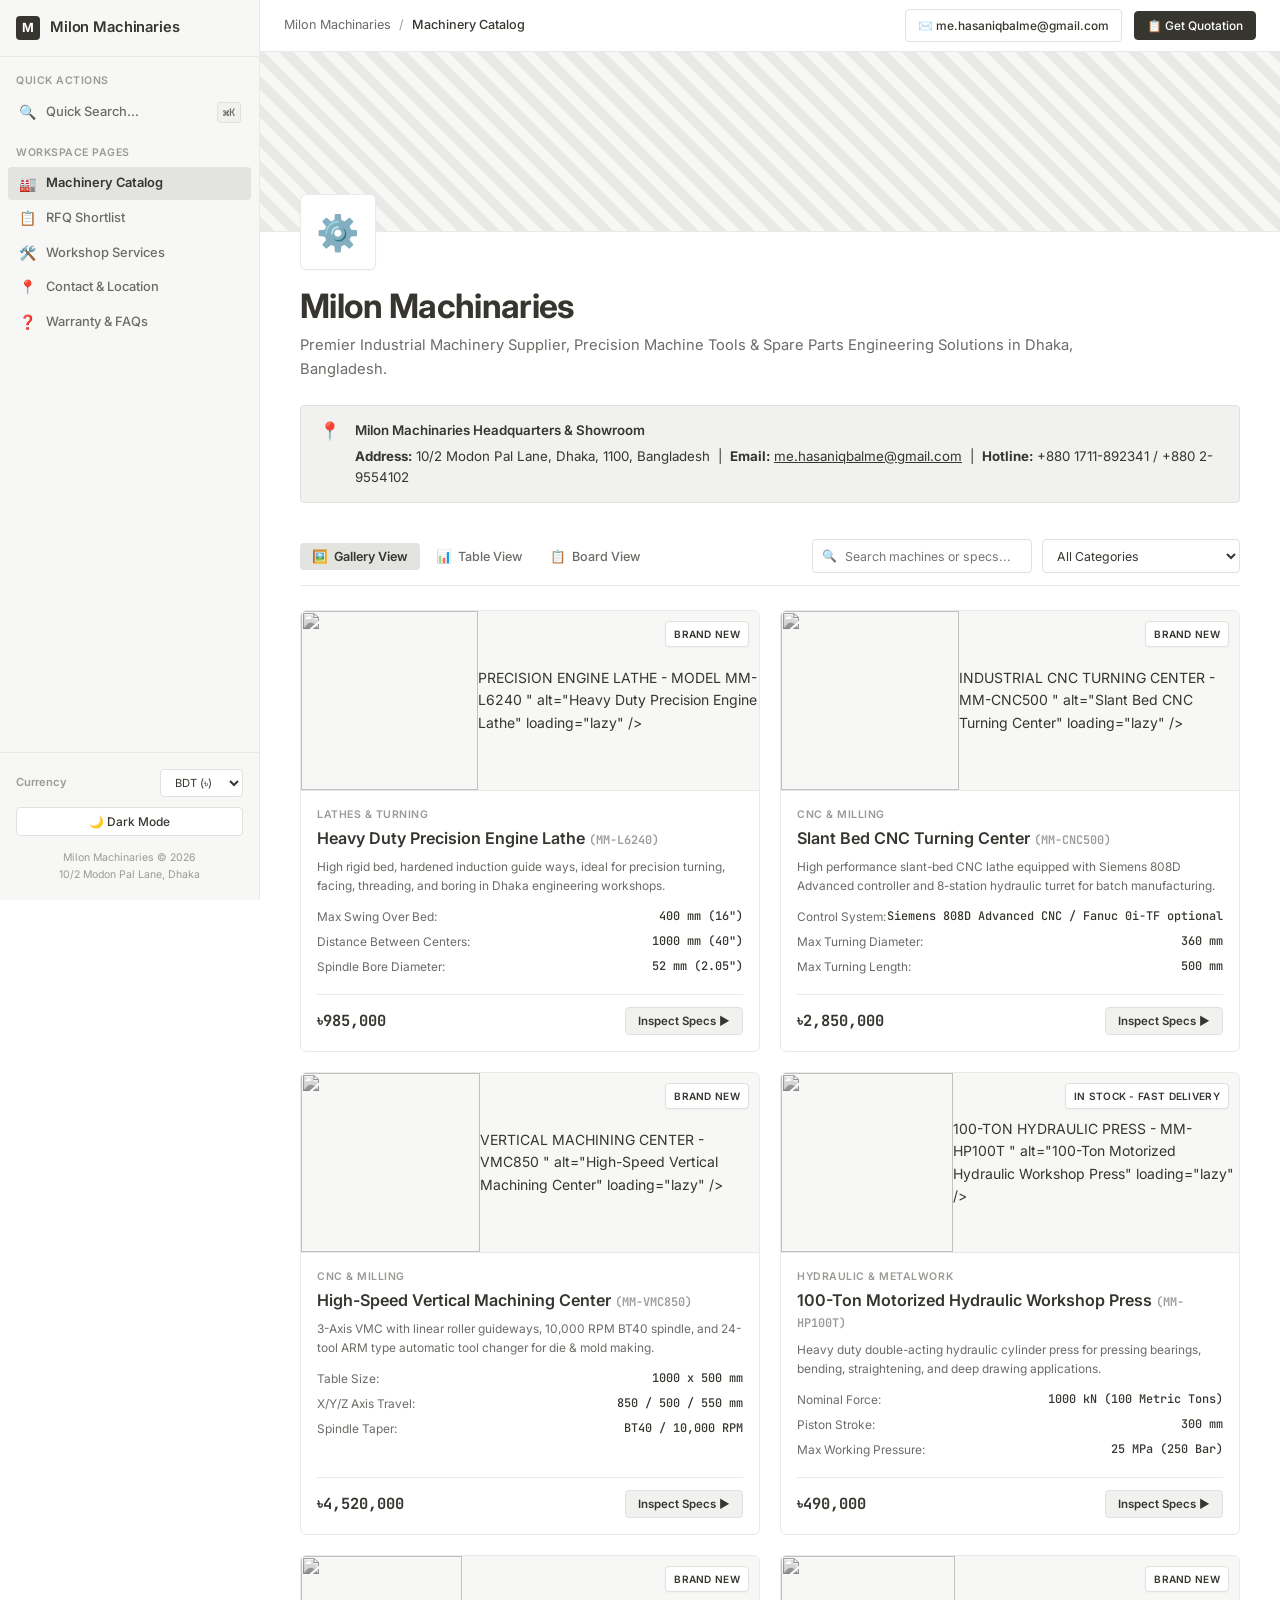
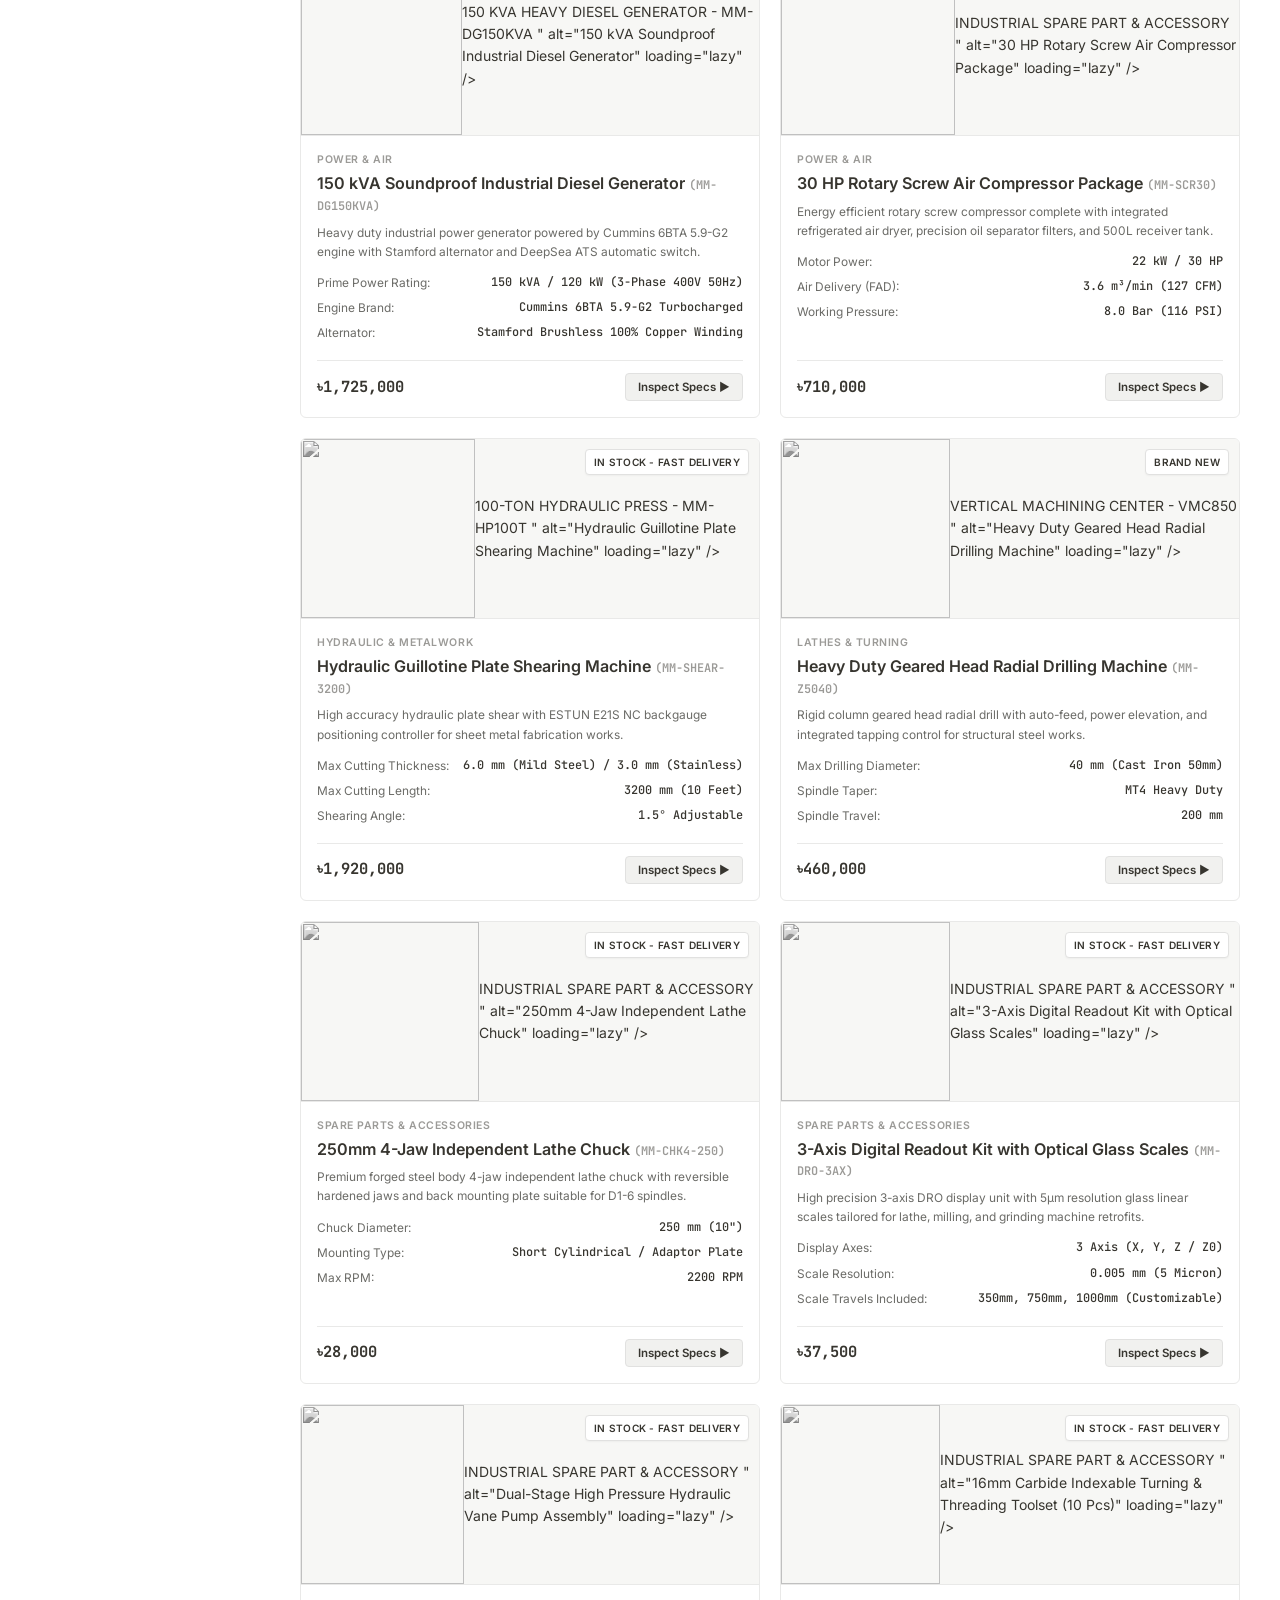
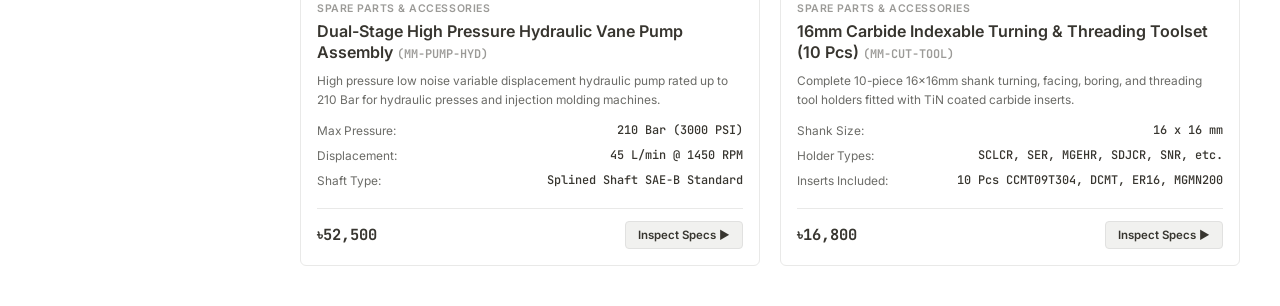
==== index.html @ 70528db3 "done" ====
<!DOCTYPE html>
<html lang="en" data-theme="light">
<head>
  <meta charset="UTF-8">
  <meta name="viewport" content="width=device-width, initial-scale=1.0">
  
  <!-- Primary SEO Meta Tags -->
  <title>Milon Machinaries | Industrial Machinery Supplier & Precision Engineering Dhaka Bangladesh</title>
  <meta name="title" content="Milon Machinaries | Industrial Machinery Supplier & Precision Engineering Dhaka Bangladesh">
  <meta name="description" content="Milon Machinaries is Bangladesh's premier industrial supplier of precision lathe machines, CNC turning centers, hydraulic presses, diesel generators, rotary screw compressors, and genuine spare parts. Located at 10/2 Modon Pal Lane, Dhaka 1100. Contact: me.hasaniqbalme@gmail.com">
  <meta name="keywords" content="Milon Machinaries, lathe machine Bangladesh, CNC lathe Dhaka, industrial machinery Dhaka, hydraulic press Bangladesh, generator 150 kva, Modon Pal Lane Dhaka, engineering tools">
  <meta name="robots" content="index, follow">
  <meta name="author" content="Milon Machinaries Ltd.">

  <!-- Notion Style CSS -->
  <link rel="stylesheet" href="css/notion.css">
</head>
<body>

  <div class="app-container">

    <!-- ==========================================================================
         NOTION SIDEBAR NAVIGATION
         ========================================================================== -->
    <aside class="notion-sidebar" id="sidebar">
      <div class="sidebar-header">
        <div class="brand-title-group">
          <div class="brand-icon">M</div>
          <span>Milon Machinaries</span>
        </div>
        <button id="mobile-menu-btn" class="mobile-toggle-btn" aria-label="Toggle Navigation">✕</button>
      </div>

      <div class="sidebar-section-title">Quick Actions</div>
      <ul class="sidebar-nav">
        <li class="nav-item" id="open-command-btn">
          <span class="nav-icon">🔍</span>
          <span style="flex:1;">Quick Search...</span>
          <span class="kbd-shortcut">⌘K</span>
        </li>
      </ul>

      <div class="sidebar-section-title">Workspace Pages</div>
      <ul class="sidebar-nav">
        <li class="nav-item active" data-target="catalog-section">
          <span class="nav-icon">🏭</span>
          <span>Machinery Catalog</span>
        </li>
        <li class="nav-item" data-target="rfq-section">
          <span class="nav-icon">📋</span>
          <span>RFQ Shortlist</span>
          <span id="rfq-count-badge" class="kbd-shortcut" style="display:none; background:var(--text-main); color:var(--bg-main); font-weight:bold;">0</span>
        </li>
        <li class="nav-item" data-target="services-section">
          <span class="nav-icon">🛠️</span>
          <span>Workshop Services</span>
        </li>
        <li class="nav-item" data-target="contact-section">
          <span class="nav-icon">📍</span>
          <span>Contact & Location</span>
        </li>
        <li class="nav-item" data-target="faq-section">
          <span class="nav-icon">❓</span>
          <span>Warranty & FAQs</span>
        </li>
      </ul>

      <div class="sidebar-footer">
        <div style="display:flex; justify-content:space-between; align-items:center;">
          <span style="font-size:0.8rem; color:var(--text-muted); font-weight:600;">Currency</span>
          <select id="currency-select" class="filter-select" style="height:28px; font-size:0.8rem;">
            <option value="BDT">BDT (৳)</option>
            <option value="USD">USD ($)</option>
          </select>
        </div>
        <button id="theme-toggle-btn" class="action-btn" style="width:100%; justify-content:center; font-size:0.85rem;">
          🌙 Dark Mode
        </button>
        <div style="font-size:0.75rem; color:var(--text-muted); text-align:center; margin-top:4px;">
          Milon Machinaries © 2026<br>10/2 Modon Pal Lane, Dhaka
        </div>
      </div>
    </aside>

    <!-- ==========================================================================
         NOTION MAIN CONTENT AREA
         ========================================================================== -->
    <main class="notion-main">

      <!-- Notion Sticky Topbar -->
      <header class="notion-topbar">
        <div style="display:flex; align-items:center; gap:12px;">
          <button id="mobile-toggle-nav" class="mobile-toggle-btn" aria-label="Open Navigation">☰</button>
          <nav class="breadcrumbs" aria-label="Breadcrumb">
            <span>Milon Machinaries</span>
            <span class="breadcrumb-separator">/</span>
            <span class="breadcrumb-active" id="topbar-breadcrumb">Machinery Catalog</span>
          </nav>
        </div>

        <div class="topbar-actions">
          <a href="mailto:me.hasaniqbalme@gmail.com" class="action-btn" title="Email Milon Machinaries">
            ✉️ me.hasaniqbalme@gmail.com
          </a>
          <button class="action-btn primary" onclick="document.querySelector('[data-target=\'rfq-section\']').click()">
            📋 Get Quotation
          </button>
        </div>
      </header>

      <!-- Notion Page Cover Banner -->
      <div class="notion-cover" aria-hidden="true"></div>

      <!-- Notion Page Header Header -->
      <div class="notion-page-header">
        <div class="page-icon-wrapper" id="main-page-icon">⚙️</div>
        <h1 class="page-title" id="main-page-title">Milon Machinaries</h1>
        <p class="page-description" id="main-page-desc">
          Premier Industrial Machinery Supplier, Precision Machine Tools & Spare Parts Engineering Solutions in Dhaka, Bangladesh.
        </p>

        <!-- Company Callout Banner -->
        <div class="notion-callout">
          <span class="callout-icon">📍</span>
          <div class="callout-content">
            <div class="callout-title">Milon Machinaries Headquarters & Showroom</div>
            <p>
              <strong>Address:</strong> 10/2 Modon Pal Lane, Dhaka, 1100, Bangladesh &nbsp;|&nbsp; 
              <strong>Email:</strong> <a href="mailto:me.hasaniqbalme@gmail.com" style="text-decoration:underline;">me.hasaniqbalme@gmail.com</a> &nbsp;|&nbsp; 
              <strong>Hotline:</strong> +880 1711-892341 / +880 2-9554102
            </p>
          </div>
        </div>

        <!-- ==========================================================================
             PAGE SECTION 1: MACHINERY CATALOG
             ========================================================================== -->
        <section id="catalog-section" class="page-section" style="display:block;">
          
          <!-- Database Views Bar & Controls -->
          <div class="database-controls-bar">
            <div class="view-tabs" role="tablist">
              <button class="view-tab active" data-view="gallery" role="tab" aria-selected="true">
                <span>🖼️</span> Gallery View
              </button>
              <button class="view-tab" data-view="table" role="tab" aria-selected="false">
                <span>📊</span> Table View
              </button>
              <button class="view-tab" data-view="board" role="tab" aria-selected="false">
                <span>📋</span> Board View
              </button>
            </div>

            <div class="filter-search-group">
              <div class="search-box">
                <span class="search-icon">🔍</span>
                <input type="text" id="search-input" placeholder="Search machines or specs..." aria-label="Search machinery catalog" />
              </div>

              <select id="category-filter" class="filter-select" aria-label="Filter by category">
                <option value="all">All Categories</option>
              </select>
            </div>
          </div>

          <!-- Dynamic Machinery Catalog Render Container -->
          <div id="catalog-container" class="gallery-grid"></div>
        </section>

        <!-- ==========================================================================
             PAGE SECTION 2: RFQ QUOTE SHORTLIST
             ========================================================================== -->
        <section id="rfq-section" class="page-section" style="display:none;">
          <div id="rfq-section-container"></div>
        </section>

        <!-- ==========================================================================
             PAGE SECTION 3: WORKSHOP SERVICES
             ========================================================================== -->
        <section id="services-section" class="page-section" style="display:none; margin-bottom: 40px;">
          <h2 style="font-size: 1.6rem; font-weight: 700; margin-bottom: 12px;">Engineering & Workshop Capabilities</h2>
          <p style="color: var(--text-secondary); margin-bottom: 24px;">
            In addition to machinery sales, Milon Machinaries operates a 12,500 sq. ft. precision engineering workshop in Dhaka providing custom machining, rebuilds, and factory maintenance services.
          </p>
          <div id="services-grid-container" style="display: flex; flex-direction: column; gap: 16px;"></div>
        </section>

        <!-- ==========================================================================
             PAGE SECTION 4: CONTACT & LOCATION
             ========================================================================== -->
        <section id="contact-section" class="page-section" style="display:none; margin-bottom: 40px;">
          <h2 style="font-size: 1.6rem; font-weight: 700; margin-bottom: 16px;">Contact Milon Machinaries</h2>
          
          <div class="form-grid" style="margin-bottom: 24px;">
            <div class="notion-callout" style="grid-column: span 1; margin: 0;">
              <span class="callout-icon">✉️</span>
              <div class="callout-content">
                <div class="callout-title">Direct Procurement Email</div>
                <p><a href="mailto:me.hasaniqbalme@gmail.com" style="font-family:var(--font-mono); font-weight:bold; text-decoration:underline;">me.hasaniqbalme@gmail.com</a></p>
                <p style="font-size:0.8rem; color:var(--text-muted); margin-top:4px;">Guaranteed official response within 2 hours.</p>
              </div>
            </div>

            <div class="notion-callout" style="grid-column: span 1; margin: 0;">
              <span class="callout-icon">📍</span>
              <div class="callout-content">
                <div class="callout-title">Dhaka Showroom & Workshop Address</div>
                <p>10/2 Modon Pal Lane, Dhaka, 1100, Bangladesh</p>
                <p style="font-size:0.8rem; color:var(--text-muted); margin-top:4px;">Sat - Thu: 9:00 AM - 7:00 PM</p>
              </div>
            </div>
          </div>

          <div class="rfq-container">
            <h3 style="font-size: 1.2rem; font-weight: 600; margin-bottom: 16px;">Send Direct Technical Inquiry</h3>
            <form id="contact-direct-form">
              <div class="form-grid">
                <div class="form-group">
                  <label class="form-label">Your Full Name *</label>
                  <input type="text" id="contact-name" required placeholder="Full Name" />
                </div>
                <div class="form-group">
                  <label class="form-label">Phone / WhatsApp Number *</label>
                  <input type="text" id="contact-phone" required placeholder="+880 17..." />
                </div>
                <div class="form-group full-width">
                  <label class="form-label">Message / Machinery Requirement Details *</label>
                  <textarea id="contact-message" rows="4" required placeholder="Describe your machine requirements, model numbers, or custom workpiece dimensions..."></textarea>
                </div>
              </div>
              <button type="submit" class="action-btn primary" style="padding: 12px 24px; font-size: 0.95rem;">
                ✉️ Send Message to me.hasaniqbalme@gmail.com
              </button>
            </form>
          </div>
        </section>

        <!-- ==========================================================================
             PAGE SECTION 5: WARRANTY & FAQS
             ========================================================================== -->
        <section id="faq-section" class="page-section" style="display:none; margin-bottom: 40px;">
          <h2 style="font-size: 1.6rem; font-weight: 700; margin-bottom: 16px;">Frequently Asked Questions & Warranty Terms</h2>
          <div id="faq-container"></div>
        </section>

      </div>
    </main>

  </div>

  <!-- ==========================================================================
       NOTION SIDE DRAWER (PEEK VIEW MODAL)
       ========================================================================== -->
  <div class="drawer-overlay" id="drawer-overlay" aria-hidden="true">
    <div class="notion-drawer" role="dialog" aria-modal="true" aria-label="Machinery Details Peek View">
      <div class="drawer-header">
        <span style="font-size: 0.85rem; font-weight: 600; color: var(--text-muted); text-transform: uppercase; letter-spacing: 0.05em;">
          Machinery Detail Peek
        </span>
        <button class="drawer-close-btn" id="drawer-close-btn" aria-label="Close drawer">✕</button>
      </div>
      <div class="drawer-body" id="drawer-body">
        <!-- Dynamically rendered by JS -->
      </div>
    </div>
  </div>

  <!-- ==========================================================================
       COMMAND PALETTE MODAL (CTRL+K / / KEY)
       ========================================================================== -->
  <div class="command-modal" id="command-modal" role="dialog" aria-modal="true" aria-label="Quick Search Command Palette">
    <div class="command-input-wrapper">
      <span style="font-size: 1.2rem; color: var(--text-muted); margin-right: 8px;">🔍</span>
      <input type="text" id="command-input" placeholder="Type a machine name, model number, or keyword..." aria-label="Type command or search query" />
      <span class="kbd-shortcut">ESC</span>
    </div>
    <ul class="command-results-list" id="command-results">
      <!-- Dynamically populated by JS -->
    </ul>
  </div>

  <!-- App Scripts -->
  <script src="js/data.js"></script>
  <script src="js/app.js"></script>
</body>
</html>
---- css/notion.css ----
/* ==========================================================================
   NOTION DESIGN SYSTEM - MILON MACHINARIES
   Monochrome Aesthetic (Black, White, Neutral Grays)
   ========================================================================== */

@import url('https://fonts.googleapis.com/css2?family=Inter:wght@300;400;500;600;700&family=JetBrains+Mono:wght@400;500;600&display=swap');

:root {
  /* Notion Light Theme Tokens */
  --bg-main: #FFFFFF;
  --bg-sidebar: #F7F7F5;
  --bg-card: #FFFFFF;
  --bg-hover: #F1F1EF;
  --bg-active: #E3E3E0;
  --bg-callout: #F1F1EF;
  --bg-tag: #F1F1EF;
  --bg-overlay: rgba(15, 15, 15, 0.4);
  
  --border-light: #E9E9E8;
  --border-subtle: #E1E1E0;
  --border-strong: #BFBFC0;
  --border-focus: #000000;
  
  --text-main: #37352F;
  --text-secondary: #6B6B67;
  --text-muted: #9B9A97;
  --text-inverse: #FFFFFF;
  
  --accent-black: #000000;
  --accent-gray: #454545;
  
  --font-sans: 'Inter', -apple-system, BlinkMacSystemFont, "Segoe UI", Roboto, sans-serif;
  --font-mono: 'JetBrains Mono', SFMono-Regular, Consolas, "Liberation Mono", Menlo, monospace;
  
  --radius-sm: 4px;
  --radius-md: 6px;
  --radius-lg: 8px;
  --radius-xl: 12px;
  
  --shadow-sm: 0 1px 2px rgba(15, 15, 15, 0.04);
  --shadow-md: 0 4px 12px rgba(15, 15, 15, 0.08), 0 0 0 1px rgba(15, 15, 15, 0.04);
  --shadow-lg: 0 12px 32px rgba(15, 15, 15, 0.12), 0 0 0 1px rgba(15, 15, 15, 0.06);

  --transition-fast: 0.15s ease;
  --transition-normal: 0.25s ease;
}

/* Notion Dark Theme Tokens */
[data-theme="dark"] {
  --bg-main: #191919;
  --bg-sidebar: #202020;
  --bg-card: #252525;
  --bg-hover: #2C2C2C;
  --bg-active: #383838;
  --bg-callout: #222222;
  --bg-tag: #2C2C2C;
  --bg-overlay: rgba(0, 0, 0, 0.75);
  
  --border-light: #2F2F2F;
  --border-subtle: #373737;
  --border-strong: #555555;
  --border-focus: #FFFFFF;
  
  --text-main: #E3E3E3;
  --text-secondary: #9B9B9B;
  --text-muted: #666666;
  --text-inverse: #000000;
  
  --accent-black: #FFFFFF;
  --accent-gray: #CCCCCC;
  
  --shadow-sm: 0 1px 2px rgba(0, 0, 0, 0.4);
  --shadow-md: 0 4px 12px rgba(0, 0, 0, 0.5), 0 0 0 1px rgba(255, 255, 255, 0.05);
  --shadow-lg: 0 12px 32px rgba(0, 0, 0, 0.7), 0 0 0 1px rgba(255, 255, 255, 0.08);
}

/* Reset & Base Setup */
*, *::before, *::after {
  box-sizing: border-box;
  margin: 0;
  padding: 0;
}

html {
  font-size: 14px;
  scroll-behavior: smooth;
  -webkit-font-smoothing: antialiased;
  -moz-osx-font-smoothing: grayscale;
}

body {
  font-family: var(--font-sans);
  background-color: var(--bg-main);
  color: var(--text-main);
  line-height: 1.6;
  min-height: 100vh;
  display: flex;
  flex-direction: column;
  transition: background-color var(--transition-normal), color var(--transition-normal);
}

/* Strict Monochrome Rule for Images & Media */
img, svg, canvas {
  filter: grayscale(100%);
  transition: filter var(--transition-normal);
}

a {
  color: inherit;
  text-decoration: none;
}

button {
  font-family: inherit;
  cursor: pointer;
  border: none;
  background: none;
  color: inherit;
}

input, select, textarea {
  font-family: inherit;
  font-size: 1rem;
  color: inherit;
  background: none;
  border: 1px solid var(--border-subtle);
  border-radius: var(--radius-sm);
  padding: 8px 12px;
  outline: none;
  transition: border-color var(--transition-fast), background-color var(--transition-fast);
}

input:focus, select:focus, textarea:focus {
  border-color: var(--border-focus);
}

/* Custom Scrollbar Notion Style */
::-webkit-scrollbar {
  width: 8px;
  height: 8px;
}
::-webkit-scrollbar-track {
  background: transparent;
}
::-webkit-scrollbar-thumb {
  background: var(--border-strong);
  border-radius: 4px;
}
::-webkit-scrollbar-thumb:hover {
  background: var(--text-secondary);
}

/* ==========================================================================
   LAYOUT STRUCTURE
   ========================================================================== */

.app-container {
  display: flex;
  min-height: 100vh;
  width: 100%;
}

/* Sidebar Notion Navigation */
.notion-sidebar {
  width: 260px;
  background-color: var(--bg-sidebar);
  border-right: 1px solid var(--border-light);
  display: flex;
  flex-direction: column;
  position: fixed;
  top: 0;
  bottom: 0;
  left: 0;
  z-index: 90;
  transition: transform var(--transition-normal), background-color var(--transition-normal);
}

.sidebar-header {
  padding: 16px;
  display: flex;
  align-items: center;
  justify-content: space-between;
  border-bottom: 1px solid var(--border-light);
}

.brand-title-group {
  display: flex;
  align-items: center;
  gap: 10px;
  font-weight: 600;
  font-size: 1.05rem;
  letter-spacing: -0.01em;
}

.brand-icon {
  width: 24px;
  height: 24px;
  display: flex;
  align-items: center;
  justify-content: center;
  background: var(--text-main);
  color: var(--bg-main);
  border-radius: var(--radius-sm);
  font-size: 0.9rem;
  font-weight: 700;
}

.sidebar-section-title {
  padding: 16px 16px 6px 16px;
  font-size: 0.75rem;
  font-weight: 600;
  text-transform: uppercase;
  letter-spacing: 0.05em;
  color: var(--text-muted);
}

.sidebar-nav {
  list-style: none;
  padding: 0 8px;
  display: flex;
  flex-direction: column;
  gap: 2px;
}

.nav-item {
  display: flex;
  align-items: center;
  gap: 10px;
  padding: 6px 10px;
  border-radius: var(--radius-sm);
  color: var(--text-secondary);
  font-size: 0.92rem;
  font-weight: 500;
  transition: background-color var(--transition-fast), color var(--transition-fast);
  cursor: pointer;
}

.nav-item:hover {
  background-color: var(--bg-hover);
  color: var(--text-main);
}

.nav-item.active {
  background-color: var(--bg-active);
  color: var(--text-main);
  font-weight: 600;
}

.nav-icon {
  width: 18px;
  height: 18px;
  display: flex;
  align-items: center;
  justify-content: center;
  font-size: 1rem;
}

.sidebar-footer {
  margin-top: auto;
  padding: 16px;
  border-top: 1px solid var(--border-light);
  display: flex;
  flex-direction: column;
  gap: 10px;
}

/* Main Content Area */
.notion-main {
  margin-left: 260px;
  flex: 1;
  display: flex;
  flex-direction: column;
  min-width: 0;
  background-color: var(--bg-main);
}

/* Top Notion Navbar */
.notion-topbar {
  height: 52px;
  border-bottom: 1px solid var(--border-light);
  display: flex;
  align-items: center;
  justify-content: space-between;
  padding: 0 24px;
  position: sticky;
  top: 0;
  background-color: var(--bg-main);
  z-index: 80;
  backdrop-filter: blur(8px);
}

.breadcrumbs {
  display: flex;
  align-items: center;
  gap: 8px;
  font-size: 0.9rem;
  color: var(--text-secondary);
}

.breadcrumb-separator {
  color: var(--text-muted);
}

.breadcrumb-active {
  color: var(--text-main);
  font-weight: 500;
}

.topbar-actions {
  display: flex;
  align-items: center;
  gap: 12px;
}

.action-btn {
  display: flex;
  align-items: center;
  gap: 6px;
  padding: 6px 12px;
  border-radius: var(--radius-sm);
  font-size: 0.85rem;
  font-weight: 500;
  border: 1px solid var(--border-subtle);
  background-color: var(--bg-card);
  transition: all var(--transition-fast);
}

.action-btn:hover {
  background-color: var(--bg-hover);
  border-color: var(--border-strong);
}

.action-btn.primary {
  background-color: var(--text-main);
  color: var(--bg-main);
  border-color: var(--text-main);
}

.action-btn.primary:hover {
  opacity: 0.9;
}

.kbd-shortcut {
  font-family: var(--font-mono);
  font-size: 0.75rem;
  padding: 1px 5px;
  background: var(--bg-hover);
  border: 1px solid var(--border-subtle);
  border-radius: 3px;
  color: var(--text-secondary);
}

/* ==========================================================================
   NOTION PAGE COVER & HEADER
   ========================================================================== */

.notion-cover {
  height: 180px;
  width: 100%;
  background: repeating-linear-gradient(
    45deg,
    var(--border-light),
    var(--border-light) 10px,
    var(--bg-sidebar) 10px,
    var(--bg-sidebar) 20px
  );
  position: relative;
  border-bottom: 1px solid var(--border-light);
}

.notion-page-header {
  max-width: 1100px;
  width: 100%;
  margin: 0 auto;
  padding: 0 40px;
  position: relative;
}

.page-icon-wrapper {
  width: 76px;
  height: 76px;
  border-radius: var(--radius-md);
  background: var(--bg-main);
  border: 1px solid var(--border-light);
  box-shadow: var(--shadow-sm);
  display: flex;
  align-items: center;
  justify-content: center;
  font-size: 2.5rem;
  margin-top: -38px;
  margin-bottom: 16px;
  position: relative;
  z-index: 2;
}

.page-title {
  font-size: 2.4rem;
  font-weight: 700;
  letter-spacing: -0.02em;
  line-height: 1.2;
  margin-bottom: 8px;
}

.page-description {
  font-size: 1.05rem;
  color: var(--text-secondary);
  margin-bottom: 24px;
  max-width: 800px;
}

/* ==========================================================================
   NOTION CALLOUTS, BLOCKS & TOGGLES
   ========================================================================== */

.notion-callout {
  display: flex;
  gap: 14px;
  padding: 14px 18px;
  background-color: var(--bg-callout);
  border: 1px solid var(--border-subtle);
  border-radius: var(--radius-sm);
  margin-bottom: 24px;
  font-size: 0.95rem;
  align-items: flex-start;
}

.callout-icon {
  font-size: 1.25rem;
  line-height: 1;
  margin-top: 2px;
}

.callout-content {
  flex: 1;
}

.callout-title {
  font-weight: 600;
  margin-bottom: 4px;
}

/* Notion Toggle / Accordion */
.notion-toggle {
  border: 1px solid var(--border-light);
  border-radius: var(--radius-sm);
  margin-bottom: 10px;
  background: var(--bg-card);
  overflow: hidden;
}

.toggle-summary {
  padding: 12px 16px;
  font-weight: 600;
  font-size: 0.95rem;
  cursor: pointer;
  display: flex;
  align-items: center;
  gap: 10px;
  user-select: none;
  list-style: none;
  transition: background-color var(--transition-fast);
}

.toggle-summary::-webkit-details-marker {
  display: none;
}

.toggle-summary:hover {
  background-color: var(--bg-hover);
}

.toggle-arrow {
  display: inline-block;
  transition: transform var(--transition-fast);
  font-size: 0.8rem;
  color: var(--text-muted);
}

details[open] .toggle-arrow {
  transform: rotate(90deg);
}

.toggle-content {
  padding: 14px 16px 16px 40px;
  border-top: 1px solid var(--border-light);
  color: var(--text-secondary);
  font-size: 0.92rem;
  background-color: var(--bg-main);
}

/* ==========================================================================
   DATABASE VIEWS BAR & CONTROLS
   ========================================================================== */

.database-controls-bar {
  display: flex;
  flex-wrap: wrap;
  align-items: center;
  justify-content: space-between;
  gap: 16px;
  padding: 12px 0;
  border-bottom: 1px solid var(--border-light);
  margin-bottom: 24px;
}

.view-tabs {
  display: flex;
  align-items: center;
  gap: 4px;
}

.view-tab {
  display: flex;
  align-items: center;
  gap: 6px;
  padding: 6px 12px;
  border-radius: var(--radius-sm);
  font-size: 0.9rem;
  font-weight: 500;
  color: var(--text-secondary);
  cursor: pointer;
  transition: all var(--transition-fast);
}

.view-tab:hover {
  background-color: var(--bg-hover);
  color: var(--text-main);
}

.view-tab.active {
  background-color: var(--bg-active);
  color: var(--text-main);
  font-weight: 600;
}

.filter-search-group {
  display: flex;
  align-items: center;
  gap: 10px;
  flex-wrap: wrap;
}

.search-box {
  position: relative;
  width: 220px;
}

.search-box input {
  width: 100%;
  padding-left: 32px;
  padding-right: 12px;
  height: 34px;
  font-size: 0.88rem;
}

.search-icon {
  position: absolute;
  left: 10px;
  top: 50%;
  transform: translateY(-50%);
  color: var(--text-muted);
  font-size: 0.85rem;
  pointer-events: none;
}

.filter-select {
  height: 34px;
  font-size: 0.88rem;
  padding: 0 10px;
  background-color: var(--bg-card);
}

/* ==========================================================================
   DATABASE GALLERY VIEW (CARDS)
   ========================================================================== */

.gallery-grid {
  display: grid;
  grid-template-columns: repeat(auto-fill, minmax(320px, 1fr));
  gap: 20px;
  margin-bottom: 40px;
}

.machinery-card {
  background-color: var(--bg-card);
  border: 1px solid var(--border-light);
  border-radius: var(--radius-md);
  overflow: hidden;
  display: flex;
  flex-direction: column;
  transition: transform var(--transition-fast), box-shadow var(--transition-fast), border-color var(--transition-fast);
  cursor: pointer;
  position: relative;
}

.machinery-card:hover {
  transform: translateY(-2px);
  box-shadow: var(--shadow-md);
  border-color: var(--border-strong);
}

.card-media-wrapper {
  height: 180px;
  background-color: var(--bg-sidebar);
  position: relative;
  overflow: hidden;
  border-bottom: 1px solid var(--border-light);
  display: flex;
  align-items: center;
  justify-content: center;
}

.card-media-wrapper img {
  width: 100%;
  height: 100%;
  object-fit: cover;
  transition: transform var(--transition-normal);
}

.machinery-card:hover .card-media-wrapper img {
  transform: scale(1.03);
}

.card-badge {
  position: absolute;
  top: 10px;
  right: 10px;
  padding: 4px 8px;
  border-radius: var(--radius-sm);
  font-size: 0.72rem;
  font-weight: 600;
  letter-spacing: 0.03em;
  text-transform: uppercase;
  background: var(--bg-main);
  color: var(--text-main);
  border: 1px solid var(--border-subtle);
  box-shadow: var(--shadow-sm);
}

.card-content {
  padding: 16px;
  display: flex;
  flex-direction: column;
  flex: 1;
}

.card-category {
  font-size: 0.75rem;
  font-weight: 600;
  text-transform: uppercase;
  letter-spacing: 0.05em;
  color: var(--text-muted);
  margin-bottom: 4px;
}

.card-title {
  font-size: 1.15rem;
  font-weight: 600;
  margin-bottom: 8px;
  line-height: 1.3;
}

.card-specs-list {
  list-style: none;
  font-size: 0.85rem;
  color: var(--text-secondary);
  display: flex;
  flex-direction: column;
  gap: 4px;
  margin-bottom: 16px;
}

.card-specs-list li {
  display: flex;
  justify-content: space-between;
  border-bottom: 1px stroke var(--border-light);
  padding-bottom: 2px;
}

.card-specs-list span.val {
  font-family: var(--font-mono);
  font-weight: 500;
  color: var(--text-main);
}

.card-footer {
  margin-top: auto;
  padding-top: 12px;
  border-top: 1px solid var(--border-light);
  display: flex;
  align-items: center;
  justify-content: space-between;
}

.card-price {
  font-family: var(--font-mono);
  font-size: 1.1rem;
  font-weight: 700;
}

.card-btn {
  padding: 6px 12px;
  font-size: 0.82rem;
  font-weight: 600;
  border-radius: var(--radius-sm);
  background-color: var(--bg-hover);
  border: 1px solid var(--border-subtle);
  transition: all var(--transition-fast);
}

.machinery-card:hover .card-btn {
  background-color: var(--text-main);
  color: var(--bg-main);
  border-color: var(--text-main);
}

/* ==========================================================================
   DATABASE TABLE VIEW
   ========================================================================== */

.table-wrapper {
  width: 100%;
  overflow-x: auto;
  border: 1px solid var(--border-light);
  border-radius: var(--radius-md);
  margin-bottom: 40px;
  background-color: var(--bg-card);
}

.notion-table {
  width: 100%;
  border-collapse: collapse;
  text-align: left;
  font-size: 0.9rem;
}

.notion-table th {
  padding: 10px 14px;
  font-weight: 600;
  font-size: 0.8rem;
  text-transform: uppercase;
  letter-spacing: 0.03em;
  color: var(--text-muted);
  border-bottom: 1px solid var(--border-strong);
  background-color: var(--bg-sidebar);
}

.notion-table td {
  padding: 12px 14px;
  border-bottom: 1px solid var(--border-light);
  vertical-align: middle;
}

.notion-table tr:hover td {
  background-color: var(--bg-hover);
}

.notion-table .model-cell {
  font-weight: 600;
  color: var(--text-main);
}

.notion-table .mono-cell {
  font-family: var(--font-mono);
  font-size: 0.85rem;
}

.status-tag {
  display: inline-block;
  padding: 2px 8px;
  border-radius: 12px;
  font-size: 0.75rem;
  font-weight: 500;
  border: 1px solid var(--border-subtle);
  background: var(--bg-tag);
}

/* ==========================================================================
   DATABASE BOARD / KANBAN VIEW
   ========================================================================== */

.board-container {
  display: flex;
  gap: 20px;
  overflow-x: auto;
  padding-bottom: 20px;
  margin-bottom: 40px;
}

.board-column {
  flex: 0 0 320px;
  background-color: var(--bg-sidebar);
  border: 1px solid var(--border-light);
  border-radius: var(--radius-md);
  display: flex;
  flex-direction: column;
  max-height: 800px;
}

.board-column-header {
  padding: 12px 16px;
  font-weight: 600;
  font-size: 0.95rem;
  display: flex;
  align-items: center;
  justify-content: space-between;
  border-bottom: 1px solid var(--border-light);
}

.board-count {
  font-size: 0.8rem;
  color: var(--text-muted);
  font-weight: 500;
}

.board-cards-wrapper {
  padding: 12px;
  display: flex;
  flex-direction: column;
  gap: 12px;
  overflow-y: auto;
}

/* ==========================================================================
   NOTION SIDE DRAWER (PEEK VIEW MODAL)
   ========================================================================== */

.drawer-overlay {
  position: fixed;
  top: 0;
  left: 0;
  right: 0;
  bottom: 0;
  background-color: var(--bg-overlay);
  z-index: 1000;
  opacity: 0;
  pointer-events: none;
  transition: opacity var(--transition-normal);
  backdrop-filter: blur(4px);
}

.drawer-overlay.active {
  opacity: 1;
  pointer-events: auto;
}

.notion-drawer {
  position: fixed;
  top: 0;
  right: 0;
  bottom: 0;
  width: 100%;
  max-width: 680px;
  background-color: var(--bg-main);
  box-shadow: var(--shadow-lg);
  z-index: 1001;
  transform: translateX(100%);
  transition: transform var(--transition-normal);
  display: flex;
  flex-direction: column;
  border-left: 1px solid var(--border-light);
}

.drawer-overlay.active .notion-drawer {
  transform: translateX(0);
}

.drawer-header {
  padding: 16px 24px;
  border-bottom: 1px solid var(--border-light);
  display: flex;
  align-items: center;
  justify-content: space-between;
  background-color: var(--bg-sidebar);
}

.drawer-close-btn {
  width: 32px;
  height: 32px;
  border-radius: var(--radius-sm);
  display: flex;
  align-items: center;
  justify-content: center;
  font-size: 1.2rem;
  transition: background-color var(--transition-fast);
}

.drawer-close-btn:hover {
  background-color: var(--bg-hover);
}

.drawer-body {
  padding: 32px 28px;
  overflow-y: auto;
  flex: 1;
}

.drawer-image-wrapper {
  width: 100%;
  height: 280px;
  background-color: var(--bg-sidebar);
  border-radius: var(--radius-md);
  overflow: hidden;
  margin-bottom: 24px;
  border: 1px solid var(--border-light);
  display: flex;
  align-items: center;
  justify-content: center;
}

.drawer-image-wrapper img {
  width: 100%;
  height: 100%;
  object-fit: cover;
}

.spec-grid {
  display: grid;
  grid-template-columns: repeat(2, 1fr);
  gap: 12px;
  margin: 20px 0;
  padding: 16px;
  background-color: var(--bg-sidebar);
  border-radius: var(--radius-sm);
  border: 1px solid var(--border-light);
}

.spec-item {
  display: flex;
  flex-direction: column;
}

.spec-label {
  font-size: 0.78rem;
  text-transform: uppercase;
  color: var(--text-muted);
  font-weight: 600;
}

.spec-val {
  font-family: var(--font-mono);
  font-size: 0.95rem;
  font-weight: 600;
  color: var(--text-main);
}

/* ==========================================================================
   COMMAND PALETTE (⌘K / CTRL+K)
   ========================================================================== */

.command-modal {
  position: fixed;
  top: 15%;
  left: 50%;
  transform: translateX(-50%) translateY(-20px);
  width: 90%;
  max-width: 580px;
  background-color: var(--bg-main);
  border: 1px solid var(--border-strong);
  border-radius: var(--radius-md);
  box-shadow: var(--shadow-lg);
  z-index: 1100;
  opacity: 0;
  pointer-events: none;
  transition: opacity var(--transition-fast), transform var(--transition-fast);
}

.command-modal.active {
  opacity: 1;
  pointer-events: auto;
  transform: translateX(-50%) translateY(0);
}

.command-input-wrapper {
  display: flex;
  align-items: center;
  padding: 14px 18px;
  border-bottom: 1px solid var(--border-light);
}

.command-input-wrapper input {
  border: none;
  font-size: 1.1rem;
  width: 100%;
  padding: 0 10px;
}

.command-results-list {
  max-height: 340px;
  overflow-y: auto;
  padding: 8px 0;
  list-style: none;
}

.command-item {
  padding: 10px 18px;
  display: flex;
  align-items: center;
  justify-content: space-between;
  cursor: pointer;
  transition: background-color var(--transition-fast);
}

.command-item:hover, .command-item.selected {
  background-color: var(--bg-hover);
}

.command-item-left {
  display: flex;
  align-items: center;
  gap: 12px;
}

.command-item-title {
  font-weight: 500;
}

.command-item-category {
  font-size: 0.75rem;
  color: var(--text-muted);
}

/* ==========================================================================
   INTERACTIVE QUOTE CALCULATOR / RFQ FORM
   ========================================================================== */

.rfq-container {
  background-color: var(--bg-card);
  border: 1px solid var(--border-light);
  border-radius: var(--radius-md);
  padding: 24px;
  margin-bottom: 40px;
}

.form-grid {
  display: grid;
  grid-template-columns: repeat(2, 1fr);
  gap: 16px;
  margin-bottom: 20px;
}

.form-group {
  display: flex;
  flex-direction: column;
  gap: 6px;
}

.form-group.full-width {
  grid-column: span 2;
}

.form-label {
  font-size: 0.85rem;
  font-weight: 600;
  color: var(--text-main);
}

.quote-summary-box {
  background-color: var(--bg-sidebar);
  border: 1px solid var(--border-light);
  border-radius: var(--radius-sm);
  padding: 16px;
  margin-top: 16px;
  display: flex;
  flex-direction: column;
  gap: 8px;
}

.summary-row {
  display: flex;
  justify-content: space-between;
  font-size: 0.9rem;
}

.summary-row.total {
  font-size: 1.1rem;
  font-weight: 700;
  border-top: 1px solid var(--border-light);
  padding-top: 8px;
  font-family: var(--font-mono);
}

/* ==========================================================================
   TOAST NOTIFICATION
   ========================================================================== */

.toast-container {
  position: fixed;
  bottom: 24px;
  right: 24px;
  z-index: 2000;
  display: flex;
  flex-direction: column;
  gap: 10px;
}

.toast {
  background-color: var(--text-main);
  color: var(--bg-main);
  padding: 12px 18px;
  border-radius: var(--radius-sm);
  font-size: 0.9rem;
  font-weight: 500;
  box-shadow: var(--shadow-md);
  display: flex;
  align-items: center;
  gap: 10px;
  animation: slideUp 0.3s ease forwards;
}

@keyframes slideUp {
  from {
    opacity: 0;
    transform: translateY(20px);
  }
  to {
    opacity: 1;
    transform: translateY(0);
  }
}

/* ==========================================================================
   PRINT STYLES FOR CORPORATE QUOTATIONS
   ========================================================================== */

@media print {
  body {
    background: white !important;
    color: black !important;
  }

  .notion-sidebar,
  .notion-topbar,
  .database-controls-bar,
  .drawer-overlay,
  .action-btn,
  .kbd-shortcut {
    display: none !important;
  }

  .notion-main {
    margin-left: 0 !important;
  }

  .notion-page-header {
    padding: 0 !important;
  }

  .machinery-card, .table-wrapper {
    box-shadow: none !important;
    border: 1px solid #ccc !important;
  }
}

/* ==========================================================================
   RESPONSIVE DESIGN
   ========================================================================== */

.mobile-toggle-btn {
  display: none;
  font-size: 1.3rem;
}

@media (max-width: 900px) {
  .notion-sidebar {
    transform: translateX(-100%);
  }

  .notion-sidebar.open {
    transform: translateX(0);
  }

  .notion-main {
    margin-left: 0;
  }

  .mobile-toggle-btn {
    display: block;
  }

  .notion-page-header {
    padding: 0 20px;
  }

  .form-grid {
    grid-template-columns: 1fr;
  }

  .form-group.full-width {
    grid-column: span 1;
  }

  .gallery-grid {
    grid-template-columns: 1fr;
  }
}
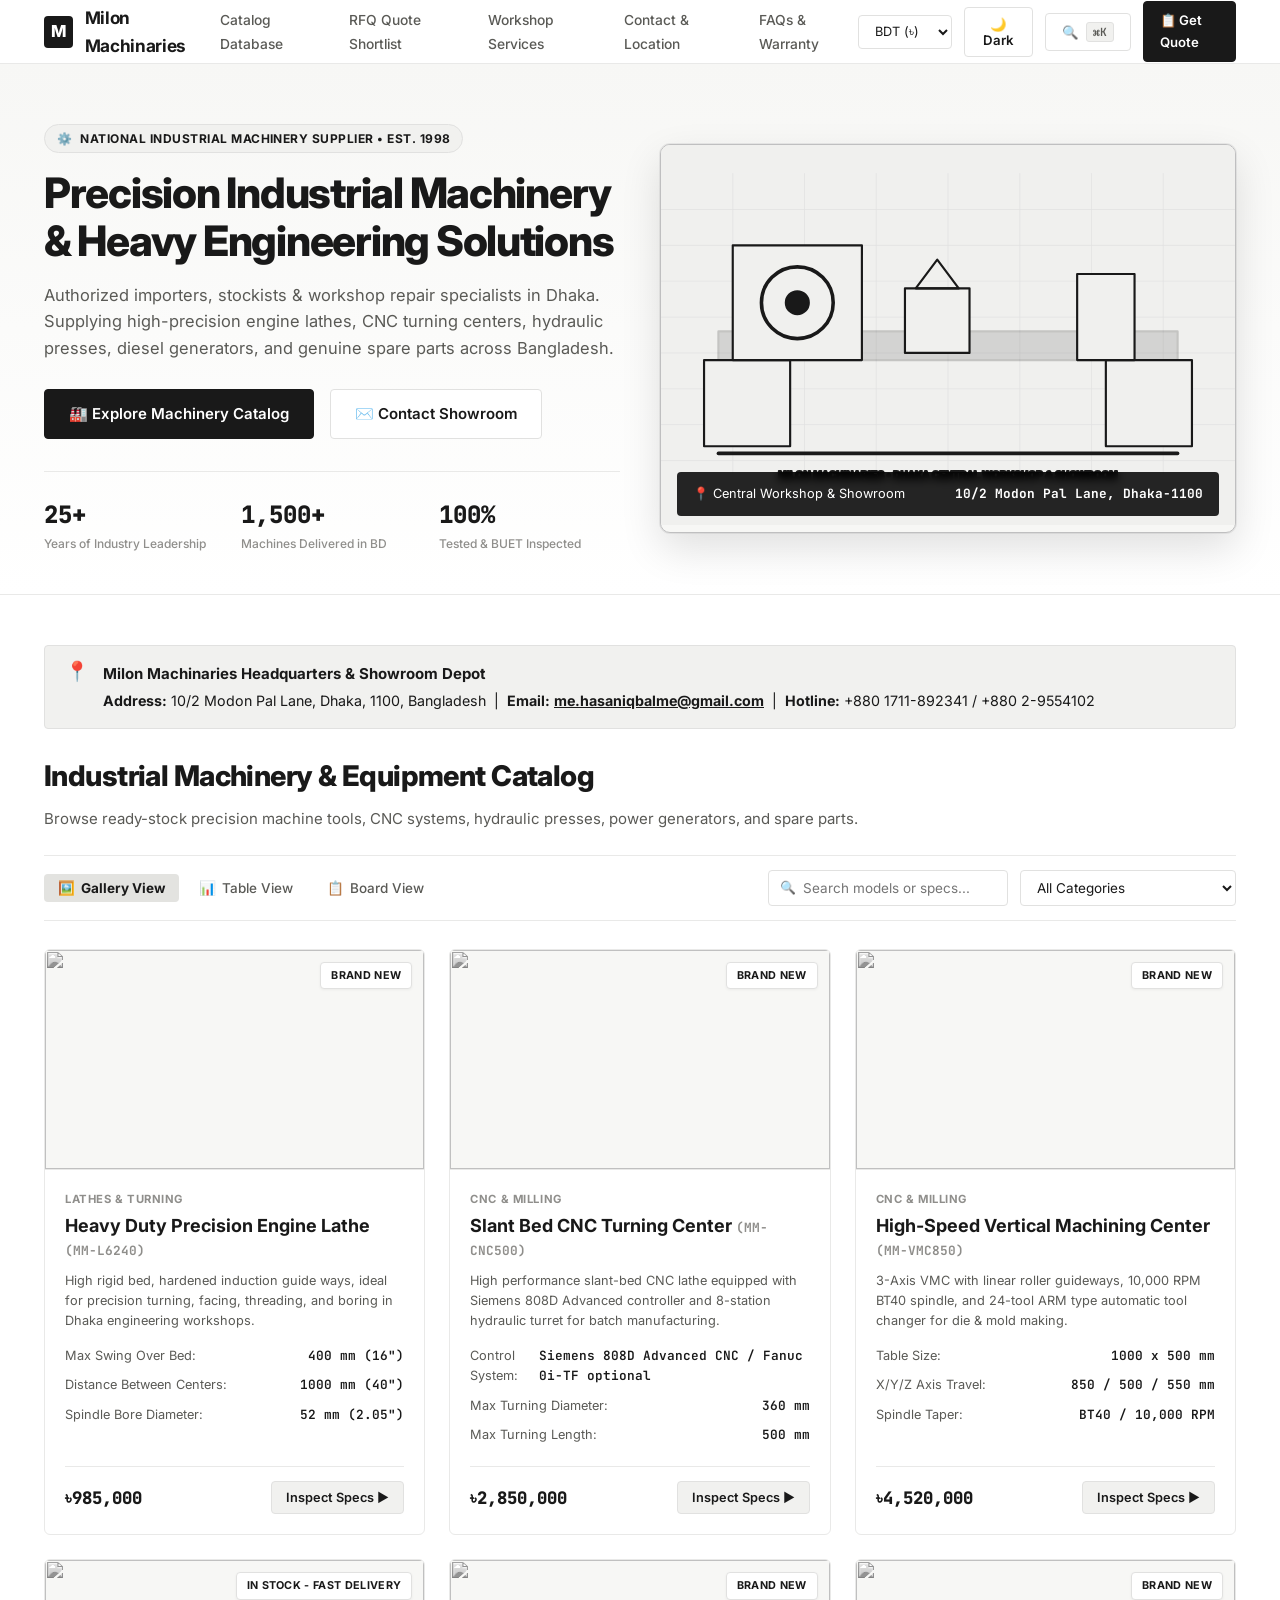
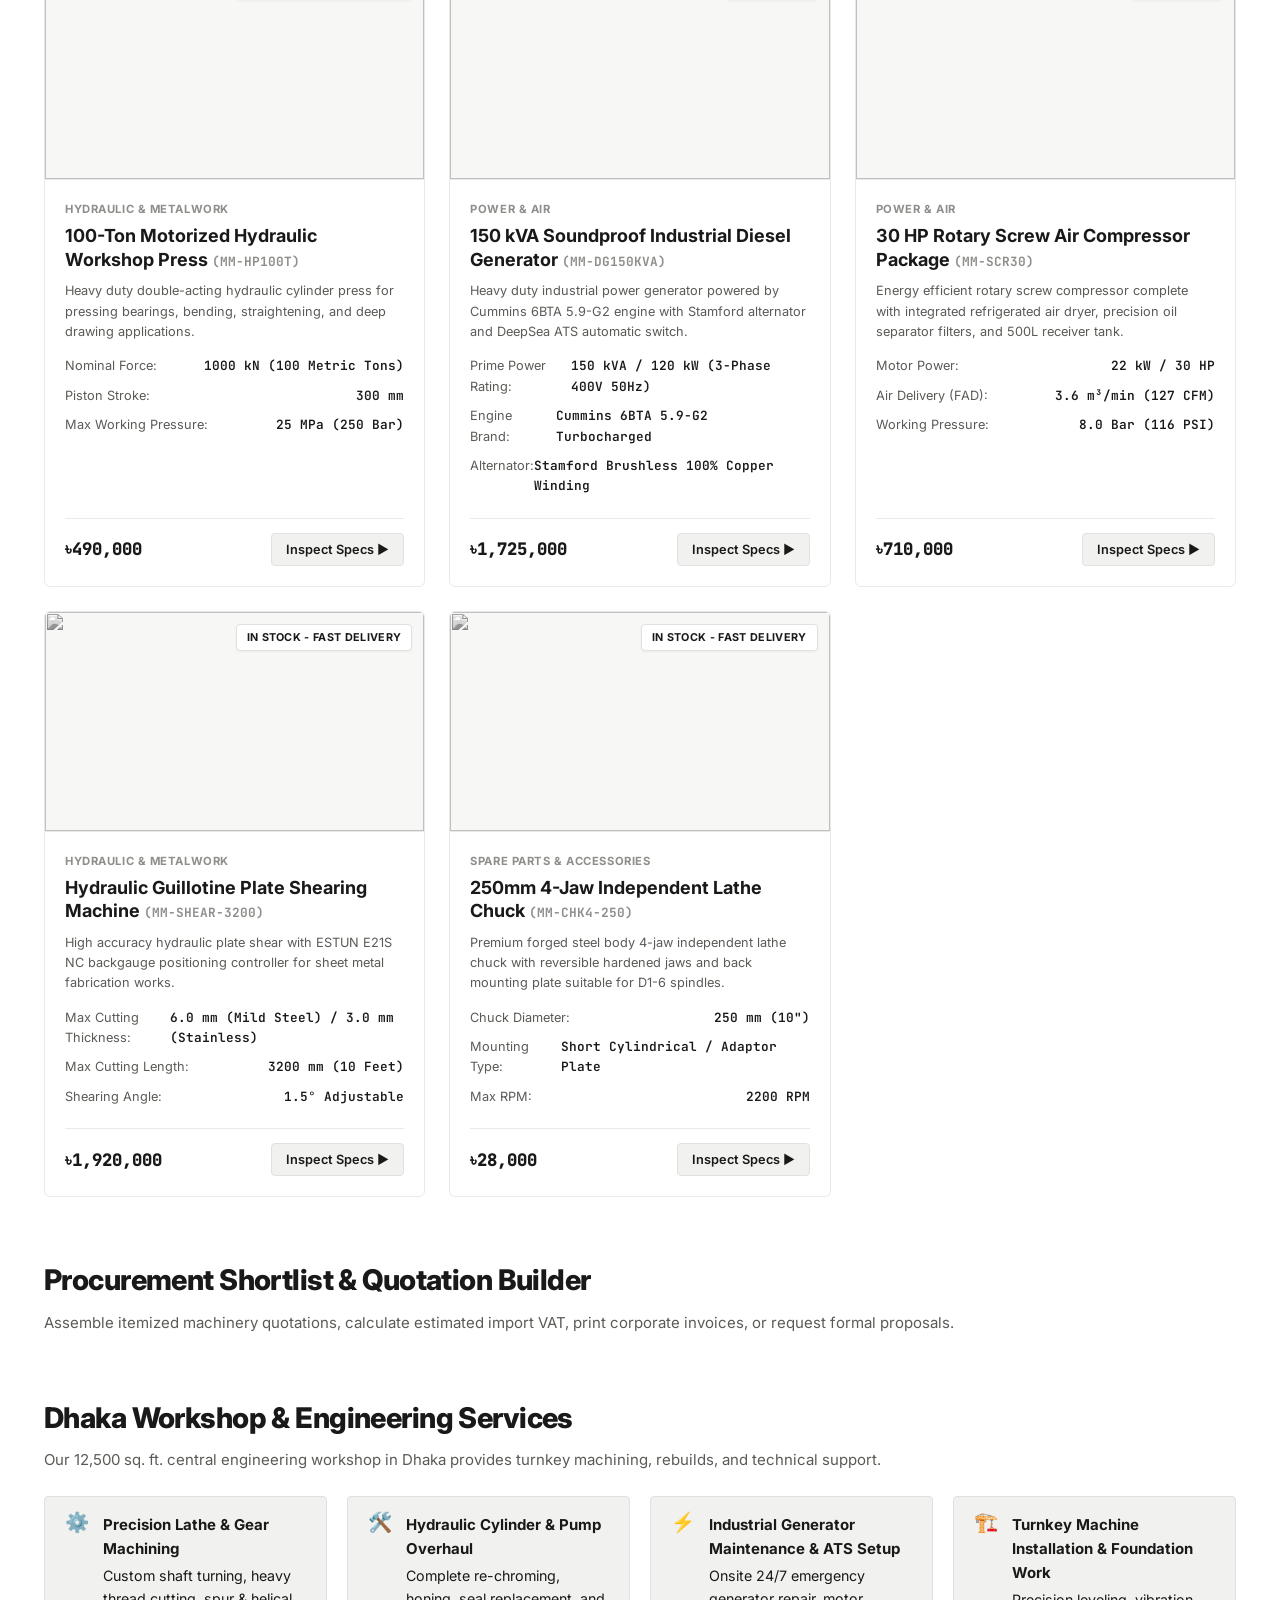
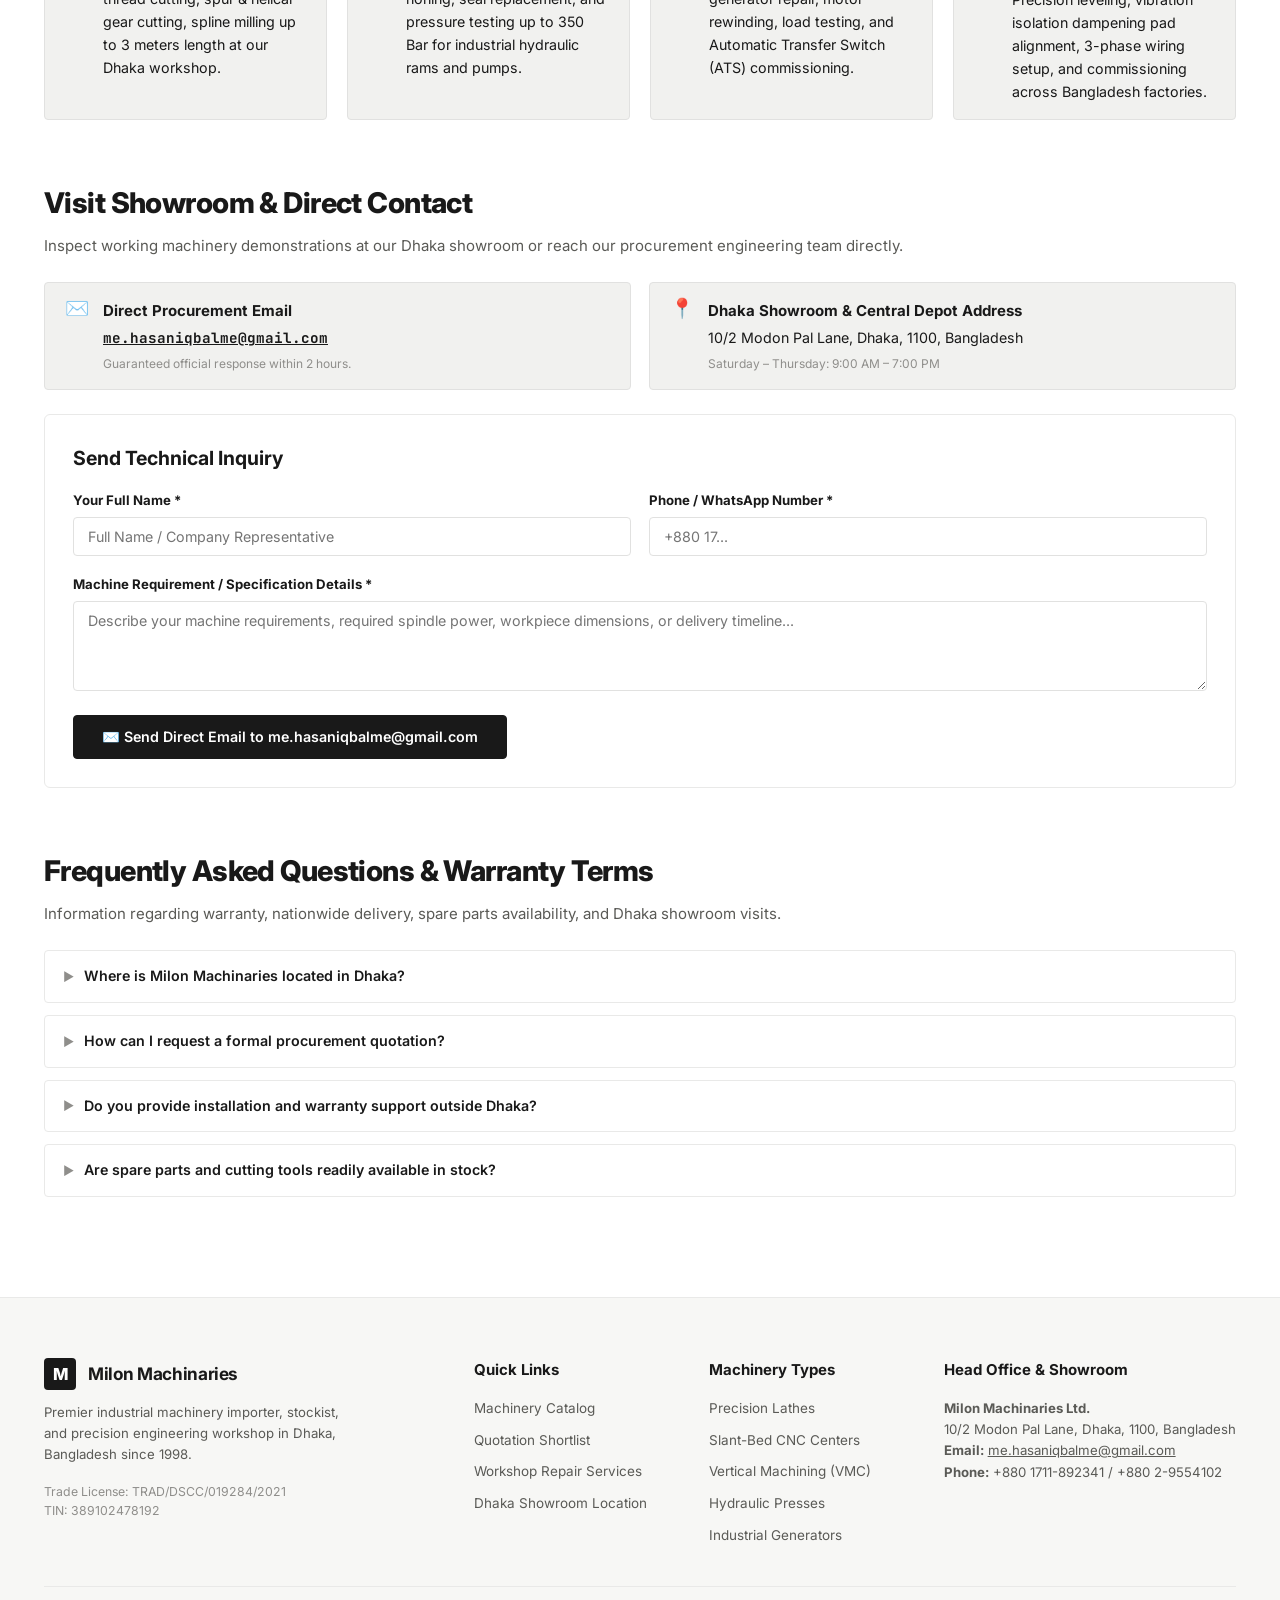
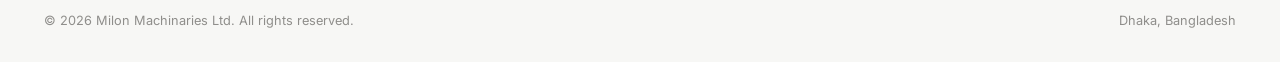
==== commit 35514bf2: "final_check" ====
--- a/index.html
+++ b/index.html
@@ -5,9 +5,9 @@
   <meta name="viewport" content="width=device-width, initial-scale=1.0">
   
   <!-- Primary SEO Meta Tags -->
-  <title>Milon Machinaries | Industrial Machinery Supplier & Precision Engineering Dhaka Bangladesh</title>
-  <meta name="title" content="Milon Machinaries | Industrial Machinery Supplier & Precision Engineering Dhaka Bangladesh">
-  <meta name="description" content="Milon Machinaries is Bangladesh's premier industrial supplier of precision lathe machines, CNC turning centers, hydraulic presses, diesel generators, rotary screw compressors, and genuine spare parts. Located at 10/2 Modon Pal Lane, Dhaka 1100. Contact: me.hasaniqbalme@gmail.com">
+  <title>Milon Machinaries | Premier Industrial Machinery Supplier & Precision Engineering Dhaka Bangladesh</title>
+  <meta name="title" content="Milon Machinaries | Premier Industrial Machinery Supplier & Precision Engineering Dhaka Bangladesh">
+  <meta name="description" content="Milon Machinaries is Bangladesh's premier industrial supplier of precision engine lathes, CNC turning centers, hydraulic presses, diesel generators, rotary screw compressors, and genuine spare parts. Located at 10/2 Modon Pal Lane, Dhaka 1100. Contact: me.hasaniqbalme@gmail.com">
   <meta name="keywords" content="Milon Machinaries, lathe machine Bangladesh, CNC lathe Dhaka, industrial machinery Dhaka, hydraulic press Bangladesh, generator 150 kva, Modon Pal Lane Dhaka, engineering tools">
   <meta name="robots" content="index, follow">
   <meta name="author" content="Milon Machinaries Ltd.">
@@ -17,244 +17,329 @@
 </head>
 <body>
 
-  <div class="app-container">
-
-    <!-- ==========================================================================
-         NOTION SIDEBAR NAVIGATION
-         ========================================================================== -->
-    <aside class="notion-sidebar" id="sidebar">
-      <div class="sidebar-header">
-        <div class="brand-title-group">
-          <div class="brand-icon">M</div>
-          <span>Milon Machinaries</span>
-        </div>
-        <button id="mobile-menu-btn" class="mobile-toggle-btn" aria-label="Toggle Navigation">✕</button>
-      </div>
-
-      <div class="sidebar-section-title">Quick Actions</div>
-      <ul class="sidebar-nav">
-        <li class="nav-item" id="open-command-btn">
-          <span class="nav-icon">🔍</span>
-          <span style="flex:1;">Quick Search...</span>
+  <!-- ==========================================================================
+       LANDING PAGE TOP GLOBAL NAVBAR
+       ========================================================================== -->
+  <header class="landing-navbar">
+    <div class="container navbar-inner">
+      <a href="#" class="brand-logo-group">
+        <div class="brand-badge-icon">M</div>
+        <span>Milon Machinaries</span>
+      </a>
+
+      <nav aria-label="Main Navigation">
+        <ul class="nav-links-desktop">
+          <li><a href="#catalog-section" class="nav-link">Catalog Database</a></li>
+          <li><a href="#rfq-section" class="nav-link">RFQ Quote Shortlist</a></li>
+          <li><a href="#services-section" class="nav-link">Workshop Services</a></li>
+          <li><a href="#contact-section" class="nav-link">Contact & Location</a></li>
+          <li><a href="#faq-section" class="nav-link">FAQs & Warranty</a></li>
+        </ul>
+      </nav>
+
+      <div class="navbar-controls">
+        <select id="currency-select" class="filter-select" style="height:34px; font-size:0.85rem;" aria-label="Select Currency">
+          <option value="BDT">BDT (৳)</option>
+          <option value="USD">USD ($)</option>
+        </select>
+
+        <button id="theme-toggle-btn" class="action-btn" aria-label="Toggle Theme">
+          🌙 Dark
+        </button>
+
+        <button id="open-command-btn" class="action-btn" aria-label="Quick Search">
+          <span>🔍</span>
           <span class="kbd-shortcut">⌘K</span>
-        </li>
-      </ul>
-
-      <div class="sidebar-section-title">Workspace Pages</div>
-      <ul class="sidebar-nav">
-        <li class="nav-item active" data-target="catalog-section">
-          <span class="nav-icon">🏭</span>
-          <span>Machinery Catalog</span>
-        </li>
-        <li class="nav-item" data-target="rfq-section">
-          <span class="nav-icon">📋</span>
-          <span>RFQ Shortlist</span>
-          <span id="rfq-count-badge" class="kbd-shortcut" style="display:none; background:var(--text-main); color:var(--bg-main); font-weight:bold;">0</span>
-        </li>
-        <li class="nav-item" data-target="services-section">
-          <span class="nav-icon">🛠️</span>
-          <span>Workshop Services</span>
-        </li>
-        <li class="nav-item" data-target="contact-section">
-          <span class="nav-icon">📍</span>
-          <span>Contact & Location</span>
-        </li>
-        <li class="nav-item" data-target="faq-section">
-          <span class="nav-icon">❓</span>
-          <span>Warranty & FAQs</span>
-        </li>
-      </ul>
-
-      <div class="sidebar-footer">
-        <div style="display:flex; justify-content:space-between; align-items:center;">
-          <span style="font-size:0.8rem; color:var(--text-muted); font-weight:600;">Currency</span>
-          <select id="currency-select" class="filter-select" style="height:28px; font-size:0.8rem;">
-            <option value="BDT">BDT (৳)</option>
-            <option value="USD">USD ($)</option>
+        </button>
+
+        <a href="#rfq-section" class="action-btn primary">
+          📋 Get Quote <span id="rfq-count-badge" class="kbd-shortcut" style="display:none; background:var(--bg-main); color:var(--text-main);">0</span>
+        </a>
+      </div>
+    </div>
+  </header>
+
+  <!-- ==========================================================================
+       LANDING PAGE HERO SECTION
+       ========================================================================== -->
+  <section class="hero-section">
+    <div class="container hero-grid">
+      <div class="hero-content">
+        <div class="hero-eyebrow">
+          <span>⚙️</span> NATIONAL INDUSTRIAL MACHINERY SUPPLIER • EST. 1998
+        </div>
+        <h1 class="hero-title">
+          Precision Industrial Machinery & Heavy Engineering Solutions
+        </h1>
+        <p class="hero-subtitle">
+          Authorized importers, stockists & workshop repair specialists in Dhaka. Supplying high-precision engine lathes, CNC turning centers, hydraulic presses, diesel generators, and genuine spare parts across Bangladesh.
+        </p>
+
+        <div class="hero-cta-group">
+          <a href="#catalog-section" class="action-btn primary" style="padding: 12px 24px; font-size: 1rem;">
+            🏭 Explore Machinery Catalog
+          </a>
+          <a href="#contact-section" class="action-btn" style="padding: 12px 24px; font-size: 1rem;">
+            ✉️ Contact Showroom
+          </a>
+        </div>
+
+        <div class="stats-bar">
+          <div class="stat-item">
+            <span class="stat-number">25+</span>
+            <span class="stat-label">Years of Industry Leadership</span>
+          </div>
+          <div class="stat-item">
+            <span class="stat-number">1,500+</span>
+            <span class="stat-label">Machines Delivered in BD</span>
+          </div>
+          <div class="stat-item">
+            <span class="stat-number">100%</span>
+            <span class="stat-label">Tested & BUET Inspected</span>
+          </div>
+        </div>
+      </div>
+
+      <div class="hero-media-wrapper">
+        <svg xmlns="http://www.w3.org/2000/svg" viewBox="0 0 800 450" width="100%" height="380" style="background:#F0F0EE;">
+          <rect width="800" height="450" fill="#F0F0EE"/>
+          <g stroke="#191919" stroke-width="3" fill="none" stroke-linecap="round" stroke-linejoin="round">
+            <!-- Grid Lines -->
+            <path d="M 0,50 L 800,50 M 0,100 L 800,100 M 0,150 L 800,150 M 0,200 L 800,200 M 0,250 L 800,250 M 0,300 L 800,300 M 0,350 L 800,350 M 0,400 L 800,400" stroke="#E1E1E0" stroke-width="1"/>
+            <path d="M 100,0 L 100,450 M 200,0 L 200,450 M 300,0 L 300,450 M 400,0 L 400,450 M 500,0 L 500,450 M 600,0 L 600,450 M 700,0 L 700,450" stroke="#E1E1E0" stroke-width="1"/>
+            
+            <!-- Lathe Machine Schematic -->
+            <rect x="80" y="220" width="640" height="40" fill="#666" opacity="0.2"/>
+            <rect x="60" y="260" width="120" height="120" fill="#F0F0EE"/>
+            <rect x="620" y="260" width="120" height="120" fill="#F0F0EE"/>
+            <rect x="100" y="100" width="180" height="160" fill="#F0F0EE"/>
+            <circle cx="190" cy="180" r="50" stroke="#191919" stroke-width="5"/>
+            <circle cx="190" cy="180" r="16" fill="#191919"/>
+            <rect x="340" y="160" width="90" height="90" fill="#F0F0EE"/>
+            <polygon points="385,120 415,160 355,160"/>
+            <rect x="580" y="140" width="80" height="120" fill="#F0F0EE"/>
+            <line x1="80" y1="390" x2="720" y2="390" stroke-width="5"/>
+            <text x="400" y="425" font-family="sans-serif" font-size="14" font-weight="bold" fill="#191919" text-anchor="middle">MILON MACHINARIES • DHAKA CENTRAL WORKSHOP & SHOWROOM</text>
+          </g>
+        </svg>
+        <div class="hero-media-overlay">
+          <span>📍 Central Workshop & Showroom</span>
+          <strong style="font-family: var(--font-mono);">10/2 Modon Pal Lane, Dhaka-1100</strong>
+        </div>
+      </div>
+    </div>
+  </section>
+
+  <!-- ==========================================================================
+       MAIN CONTENT LANDING PAGE BODY
+       ========================================================================== -->
+  <main class="container" style="padding-top: 50px; padding-bottom: 60px;">
+
+    <!-- Company Callout Banner -->
+    <div class="notion-callout">
+      <span class="callout-icon">📍</span>
+      <div class="callout-content">
+        <div class="callout-title">Milon Machinaries Headquarters & Showroom Depot</div>
+        <p>
+          <strong>Address:</strong> 10/2 Modon Pal Lane, Dhaka, 1100, Bangladesh &nbsp;|&nbsp; 
+          <strong>Email:</strong> <a href="mailto:me.hasaniqbalme@gmail.com" style="text-decoration:underline; font-weight:bold;">me.hasaniqbalme@gmail.com</a> &nbsp;|&nbsp; 
+          <strong>Hotline:</strong> +880 1711-892341 / +880 2-9554102
+        </p>
+      </div>
+    </div>
+
+    <!-- ==========================================================================
+         PAGE SECTION 1: MACHINERY CATALOG DATABASE
+         ========================================================================== -->
+    <section id="catalog-section" style="margin-bottom: 60px;">
+      <div class="section-header-group">
+        <h2 class="section-title">Industrial Machinery & Equipment Catalog</h2>
+        <p class="section-subtitle">Browse ready-stock precision machine tools, CNC systems, hydraulic presses, power generators, and spare parts.</p>
+      </div>
+
+      <!-- Database Controls Bar -->
+      <div class="database-controls-bar">
+        <div class="view-tabs" role="tablist">
+          <button class="view-tab active" data-view="gallery" role="tab" aria-selected="true">
+            <span>🖼️</span> Gallery View
+          </button>
+          <button class="view-tab" data-view="table" role="tab" aria-selected="false">
+            <span>📊</span> Table View
+          </button>
+          <button class="view-tab" data-view="board" role="tab" aria-selected="false">
+            <span>📋</span> Board View
+          </button>
+        </div>
+
+        <div class="filter-search-group">
+          <div class="search-box">
+            <span class="search-icon">🔍</span>
+            <input type="text" id="search-input" placeholder="Search models or specs..." aria-label="Search machinery catalog" />
+          </div>
+
+          <select id="category-filter" class="filter-select" aria-label="Filter by category">
+            <option value="all">All Categories</option>
           </select>
         </div>
-        <button id="theme-toggle-btn" class="action-btn" style="width:100%; justify-content:center; font-size:0.85rem;">
-          🌙 Dark Mode
-        </button>
-        <div style="font-size:0.75rem; color:var(--text-muted); text-align:center; margin-top:4px;">
-          Milon Machinaries © 2026<br>10/2 Modon Pal Lane, Dhaka
-        </div>
-      </div>
-    </aside>
-
-    <!-- ==========================================================================
-         NOTION MAIN CONTENT AREA
-         ========================================================================== -->
-    <main class="notion-main">
-
-      <!-- Notion Sticky Topbar -->
-      <header class="notion-topbar">
-        <div style="display:flex; align-items:center; gap:12px;">
-          <button id="mobile-toggle-nav" class="mobile-toggle-btn" aria-label="Open Navigation">☰</button>
-          <nav class="breadcrumbs" aria-label="Breadcrumb">
-            <span>Milon Machinaries</span>
-            <span class="breadcrumb-separator">/</span>
-            <span class="breadcrumb-active" id="topbar-breadcrumb">Machinery Catalog</span>
-          </nav>
-        </div>
-
-        <div class="topbar-actions">
-          <a href="mailto:me.hasaniqbalme@gmail.com" class="action-btn" title="Email Milon Machinaries">
-            ✉️ me.hasaniqbalme@gmail.com
-          </a>
-          <button class="action-btn primary" onclick="document.querySelector('[data-target=\'rfq-section\']').click()">
-            📋 Get Quotation
-          </button>
-        </div>
-      </header>
-
-      <!-- Notion Page Cover Banner -->
-      <div class="notion-cover" aria-hidden="true"></div>
-
-      <!-- Notion Page Header Header -->
-      <div class="notion-page-header">
-        <div class="page-icon-wrapper" id="main-page-icon">⚙️</div>
-        <h1 class="page-title" id="main-page-title">Milon Machinaries</h1>
-        <p class="page-description" id="main-page-desc">
-          Premier Industrial Machinery Supplier, Precision Machine Tools & Spare Parts Engineering Solutions in Dhaka, Bangladesh.
-        </p>
-
-        <!-- Company Callout Banner -->
-        <div class="notion-callout">
+      </div>
+
+      <!-- Dynamic Machinery Catalog Container -->
+      <div id="catalog-container" class="gallery-grid"></div>
+    </section>
+
+    <!-- ==========================================================================
+         PAGE SECTION 2: RFQ QUOTE SHORTLIST & CALCULATOR
+         ========================================================================== -->
+    <section id="rfq-section" style="margin-bottom: 60px;">
+      <div class="section-header-group">
+        <h2 class="section-title">Procurement Shortlist & Quotation Builder</h2>
+        <p class="section-subtitle">Assemble itemized machinery quotations, calculate estimated import VAT, print corporate invoices, or request formal proposals.</p>
+      </div>
+      <div id="rfq-section-container"></div>
+    </section>
+
+    <!-- ==========================================================================
+         PAGE SECTION 3: WORKSHOP ENGINEERING SERVICES
+         ========================================================================== -->
+    <section id="services-section" style="margin-bottom: 60px;">
+      <div class="section-header-group">
+        <h2 class="section-title">Dhaka Workshop & Engineering Services</h2>
+        <p class="section-subtitle">Our 12,500 sq. ft. central engineering workshop in Dhaka provides turnkey machining, rebuilds, and technical support.</p>
+      </div>
+      <div id="services-grid-container" style="display: grid; grid-template-columns: repeat(auto-fit, minmax(280px, 1fr)); gap: 20px;"></div>
+    </section>
+
+    <!-- ==========================================================================
+         PAGE SECTION 4: SHOWROOM LOCATION & CONTACT
+         ========================================================================== -->
+    <section id="contact-section" style="margin-bottom: 60px;">
+      <div class="section-header-group">
+        <h2 class="section-title">Visit Showroom & Direct Contact</h2>
+        <p class="section-subtitle">Inspect working machinery demonstrations at our Dhaka showroom or reach our procurement engineering team directly.</p>
+      </div>
+
+      <div class="form-grid" style="margin-bottom: 24px;">
+        <div class="notion-callout" style="grid-column: span 1; margin: 0;">
+          <span class="callout-icon">✉️</span>
+          <div class="callout-content">
+            <div class="callout-title">Direct Procurement Email</div>
+            <p><a href="mailto:me.hasaniqbalme@gmail.com" style="font-family:var(--font-mono); font-weight:bold; text-decoration:underline;">me.hasaniqbalme@gmail.com</a></p>
+            <p style="font-size:0.8rem; color:var(--text-muted); margin-top:4px;">Guaranteed official response within 2 hours.</p>
+          </div>
+        </div>
+
+        <div class="notion-callout" style="grid-column: span 1; margin: 0;">
           <span class="callout-icon">📍</span>
           <div class="callout-content">
-            <div class="callout-title">Milon Machinaries Headquarters & Showroom</div>
-            <p>
-              <strong>Address:</strong> 10/2 Modon Pal Lane, Dhaka, 1100, Bangladesh &nbsp;|&nbsp; 
-              <strong>Email:</strong> <a href="mailto:me.hasaniqbalme@gmail.com" style="text-decoration:underline;">me.hasaniqbalme@gmail.com</a> &nbsp;|&nbsp; 
-              <strong>Hotline:</strong> +880 1711-892341 / +880 2-9554102
-            </p>
-          </div>
-        </div>
-
-        <!-- ==========================================================================
-             PAGE SECTION 1: MACHINERY CATALOG
-             ========================================================================== -->
-        <section id="catalog-section" class="page-section" style="display:block;">
-          
-          <!-- Database Views Bar & Controls -->
-          <div class="database-controls-bar">
-            <div class="view-tabs" role="tablist">
-              <button class="view-tab active" data-view="gallery" role="tab" aria-selected="true">
-                <span>🖼️</span> Gallery View
-              </button>
-              <button class="view-tab" data-view="table" role="tab" aria-selected="false">
-                <span>📊</span> Table View
-              </button>
-              <button class="view-tab" data-view="board" role="tab" aria-selected="false">
-                <span>📋</span> Board View
-              </button>
+            <div class="callout-title">Dhaka Showroom & Central Depot Address</div>
+            <p>10/2 Modon Pal Lane, Dhaka, 1100, Bangladesh</p>
+            <p style="font-size:0.8rem; color:var(--text-muted); margin-top:4px;">Saturday – Thursday: 9:00 AM – 7:00 PM</p>
+          </div>
+        </div>
+      </div>
+
+      <div class="rfq-container">
+        <h3 style="font-size: 1.3rem; font-weight: 700; margin-bottom: 16px;">Send Technical Inquiry</h3>
+        <form id="contact-direct-form">
+          <div class="form-grid">
+            <div class="form-group">
+              <label class="form-label">Your Full Name *</label>
+              <input type="text" id="contact-name" required placeholder="Full Name / Company Representative" />
             </div>
-
-            <div class="filter-search-group">
-              <div class="search-box">
-                <span class="search-icon">🔍</span>
-                <input type="text" id="search-input" placeholder="Search machines or specs..." aria-label="Search machinery catalog" />
-              </div>
-
-              <select id="category-filter" class="filter-select" aria-label="Filter by category">
-                <option value="all">All Categories</option>
-              </select>
+            <div class="form-group">
+              <label class="form-label">Phone / WhatsApp Number *</label>
+              <input type="text" id="contact-phone" required placeholder="+880 17..." />
             </div>
-          </div>
-
-          <!-- Dynamic Machinery Catalog Render Container -->
-          <div id="catalog-container" class="gallery-grid"></div>
-        </section>
-
-        <!-- ==========================================================================
-             PAGE SECTION 2: RFQ QUOTE SHORTLIST
-             ========================================================================== -->
-        <section id="rfq-section" class="page-section" style="display:none;">
-          <div id="rfq-section-container"></div>
-        </section>
-
-        <!-- ==========================================================================
-             PAGE SECTION 3: WORKSHOP SERVICES
-             ========================================================================== -->
-        <section id="services-section" class="page-section" style="display:none; margin-bottom: 40px;">
-          <h2 style="font-size: 1.6rem; font-weight: 700; margin-bottom: 12px;">Engineering & Workshop Capabilities</h2>
-          <p style="color: var(--text-secondary); margin-bottom: 24px;">
-            In addition to machinery sales, Milon Machinaries operates a 12,500 sq. ft. precision engineering workshop in Dhaka providing custom machining, rebuilds, and factory maintenance services.
+            <div class="form-group full-width">
+              <label class="form-label">Machine Requirement / Specification Details *</label>
+              <textarea id="contact-message" rows="4" required placeholder="Describe your machine requirements, required spindle power, workpiece dimensions, or delivery timeline..."></textarea>
+            </div>
+          </div>
+          <button type="submit" class="action-btn primary" style="padding: 12px 28px; font-size: 0.95rem;">
+            ✉️ Send Direct Email to me.hasaniqbalme@gmail.com
+          </button>
+        </form>
+      </div>
+    </section>
+
+    <!-- ==========================================================================
+         PAGE SECTION 5: FAQS & WARRANTY ACCORDION
+         ========================================================================== -->
+    <section id="faq-section" style="margin-bottom: 40px;">
+      <div class="section-header-group">
+        <h2 class="section-title">Frequently Asked Questions & Warranty Terms</h2>
+        <p class="section-subtitle">Information regarding warranty, nationwide delivery, spare parts availability, and Dhaka showroom visits.</p>
+      </div>
+      <div id="faq-container"></div>
+    </section>
+
+  </main>
+
+  <!-- ==========================================================================
+       LANDING PAGE FOOTER
+       ========================================================================== -->
+  <footer class="landing-footer">
+    <div class="container">
+      <div class="footer-grid">
+        <div>
+          <div class="brand-logo-group" style="margin-bottom: 12px;">
+            <div class="brand-badge-icon">M</div>
+            <span>Milon Machinaries</span>
+          </div>
+          <p style="font-size: 0.88rem; color: var(--text-secondary); max-width: 320px; margin-bottom: 16px;">
+            Premier industrial machinery importer, stockist, and precision engineering workshop in Dhaka, Bangladesh since 1998.
           </p>
-          <div id="services-grid-container" style="display: flex; flex-direction: column; gap: 16px;"></div>
-        </section>
-
-        <!-- ==========================================================================
-             PAGE SECTION 4: CONTACT & LOCATION
-             ========================================================================== -->
-        <section id="contact-section" class="page-section" style="display:none; margin-bottom: 40px;">
-          <h2 style="font-size: 1.6rem; font-weight: 700; margin-bottom: 16px;">Contact Milon Machinaries</h2>
-          
-          <div class="form-grid" style="margin-bottom: 24px;">
-            <div class="notion-callout" style="grid-column: span 1; margin: 0;">
-              <span class="callout-icon">✉️</span>
-              <div class="callout-content">
-                <div class="callout-title">Direct Procurement Email</div>
-                <p><a href="mailto:me.hasaniqbalme@gmail.com" style="font-family:var(--font-mono); font-weight:bold; text-decoration:underline;">me.hasaniqbalme@gmail.com</a></p>
-                <p style="font-size:0.8rem; color:var(--text-muted); margin-top:4px;">Guaranteed official response within 2 hours.</p>
-              </div>
-            </div>
-
-            <div class="notion-callout" style="grid-column: span 1; margin: 0;">
-              <span class="callout-icon">📍</span>
-              <div class="callout-content">
-                <div class="callout-title">Dhaka Showroom & Workshop Address</div>
-                <p>10/2 Modon Pal Lane, Dhaka, 1100, Bangladesh</p>
-                <p style="font-size:0.8rem; color:var(--text-muted); margin-top:4px;">Sat - Thu: 9:00 AM - 7:00 PM</p>
-              </div>
-            </div>
-          </div>
-
-          <div class="rfq-container">
-            <h3 style="font-size: 1.2rem; font-weight: 600; margin-bottom: 16px;">Send Direct Technical Inquiry</h3>
-            <form id="contact-direct-form">
-              <div class="form-grid">
-                <div class="form-group">
-                  <label class="form-label">Your Full Name *</label>
-                  <input type="text" id="contact-name" required placeholder="Full Name" />
-                </div>
-                <div class="form-group">
-                  <label class="form-label">Phone / WhatsApp Number *</label>
-                  <input type="text" id="contact-phone" required placeholder="+880 17..." />
-                </div>
-                <div class="form-group full-width">
-                  <label class="form-label">Message / Machinery Requirement Details *</label>
-                  <textarea id="contact-message" rows="4" required placeholder="Describe your machine requirements, model numbers, or custom workpiece dimensions..."></textarea>
-                </div>
-              </div>
-              <button type="submit" class="action-btn primary" style="padding: 12px 24px; font-size: 0.95rem;">
-                ✉️ Send Message to me.hasaniqbalme@gmail.com
-              </button>
-            </form>
-          </div>
-        </section>
-
-        <!-- ==========================================================================
-             PAGE SECTION 5: WARRANTY & FAQS
-             ========================================================================== -->
-        <section id="faq-section" class="page-section" style="display:none; margin-bottom: 40px;">
-          <h2 style="font-size: 1.6rem; font-weight: 700; margin-bottom: 16px;">Frequently Asked Questions & Warranty Terms</h2>
-          <div id="faq-container"></div>
-        </section>
-
-      </div>
-    </main>
-
-  </div>
-
-  <!-- ==========================================================================
-       NOTION SIDE DRAWER (PEEK VIEW MODAL)
+          <div style="font-size: 0.82rem; color: var(--text-muted);">
+            Trade License: TRAD/DSCC/019284/2021<br>TIN: 389102478192
+          </div>
+        </div>
+
+        <div>
+          <h4 class="footer-col-title">Quick Links</h4>
+          <ul class="footer-links">
+            <li><a href="#catalog-section">Machinery Catalog</a></li>
+            <li><a href="#rfq-section">Quotation Shortlist</a></li>
+            <li><a href="#services-section">Workshop Repair Services</a></li>
+            <li><a href="#contact-section">Dhaka Showroom Location</a></li>
+          </ul>
+        </div>
+
+        <div>
+          <h4 class="footer-col-title">Machinery Types</h4>
+          <ul class="footer-links">
+            <li>Precision Lathes</li>
+            <li>Slant-Bed CNC Centers</li>
+            <li>Vertical Machining (VMC)</li>
+            <li>Hydraulic Presses</li>
+            <li>Industrial Generators</li>
+          </ul>
+        </div>
+
+        <div>
+          <h4 class="footer-col-title">Head Office & Showroom</h4>
+          <address style="font-style: normal; font-size: 0.88rem; color: var(--text-secondary); line-height: 1.6;">
+            <strong>Milon Machinaries Ltd.</strong><br>
+            10/2 Modon Pal Lane, Dhaka, 1100, Bangladesh<br>
+            <strong>Email:</strong> <a href="mailto:me.hasaniqbalme@gmail.com" style="text-decoration: underline;">me.hasaniqbalme@gmail.com</a><br>
+            <strong>Phone:</strong> +880 1711-892341 / +880 2-9554102
+          </address>
+        </div>
+      </div>
+
+      <div class="footer-bottom">
+        <span>© 2026 Milon Machinaries Ltd. All rights reserved.</span>
+        <span>Dhaka, Bangladesh</span>
+      </div>
+    </div>
+  </footer>
+
+  <!-- ==========================================================================
+       NOTION SIDE DRAWER MODAL
        ========================================================================== -->
   <div class="drawer-overlay" id="drawer-overlay" aria-hidden="true">
     <div class="notion-drawer" role="dialog" aria-modal="true" aria-label="Machinery Details Peek View">
       <div class="drawer-header">
-        <span style="font-size: 0.85rem; font-weight: 600; color: var(--text-muted); text-transform: uppercase; letter-spacing: 0.05em;">
+        <span style="font-size: 0.85rem; font-weight: 700; color: var(--text-muted); text-transform: uppercase; letter-spacing: 0.05em;">
           Machinery Detail Peek
         </span>
         <button class="drawer-close-btn" id="drawer-close-btn" aria-label="Close drawer">✕</button>
@@ -266,7 +351,7 @@
   </div>
 
   <!-- ==========================================================================
-       COMMAND PALETTE MODAL (CTRL+K / / KEY)
+       COMMAND PALETTE MODAL (⌘K)
        ========================================================================== -->
   <div class="command-modal" id="command-modal" role="dialog" aria-modal="true" aria-label="Quick Search Command Palette">
     <div class="command-input-wrapper">
--- a/css/notion.css
+++ b/css/notion.css
@@ -1,14 +1,14 @@
 /* ==========================================================================
-   NOTION DESIGN SYSTEM - MILON MACHINARIES
-   Monochrome Aesthetic (Black, White, Neutral Grays)
-   ========================================================================== */
-
-@import url('https://fonts.googleapis.com/css2?family=Inter:wght@300;400;500;600;700&family=JetBrains+Mono:wght@400;500;600&display=swap');
+   MILON MACHINARIES - NOTION MONOCHROME LANDING PAGE
+   Monochrome Aesthetic (Black, White, Charcoal, Clean Neutral Grays)
+   ========================================================================== */
+
+@import url('https://fonts.googleapis.com/css2?family=Inter:wght@300;400;500;600;700;800&family=JetBrains+Mono:wght@400;500;600;700&display=swap');
 
 :root {
   /* Notion Light Theme Tokens */
   --bg-main: #FFFFFF;
-  --bg-sidebar: #F7F7F5;
+  --bg-secondary: #F7F7F5;
   --bg-card: #FFFFFF;
   --bg-hover: #F1F1EF;
   --bg-active: #E3E3E0;
@@ -21,25 +21,25 @@
   --border-strong: #BFBFC0;
   --border-focus: #000000;
   
-  --text-main: #37352F;
-  --text-secondary: #6B6B67;
-  --text-muted: #9B9A97;
+  --text-main: #191919;
+  --text-secondary: #5A5A56;
+  --text-muted: #8F8E8B;
   --text-inverse: #FFFFFF;
   
   --accent-black: #000000;
-  --accent-gray: #454545;
+  --accent-gray: #333333;
   
   --font-sans: 'Inter', -apple-system, BlinkMacSystemFont, "Segoe UI", Roboto, sans-serif;
-  --font-mono: 'JetBrains Mono', SFMono-Regular, Consolas, "Liberation Mono", Menlo, monospace;
+  --font-mono: 'JetBrains Mono', SFMono-Regular, Consolas, monospace;
   
   --radius-sm: 4px;
   --radius-md: 6px;
-  --radius-lg: 8px;
-  --radius-xl: 12px;
+  --radius-lg: 10px;
+  --radius-xl: 16px;
   
-  --shadow-sm: 0 1px 2px rgba(15, 15, 15, 0.04);
-  --shadow-md: 0 4px 12px rgba(15, 15, 15, 0.08), 0 0 0 1px rgba(15, 15, 15, 0.04);
-  --shadow-lg: 0 12px 32px rgba(15, 15, 15, 0.12), 0 0 0 1px rgba(15, 15, 15, 0.06);
+  --shadow-sm: 0 1px 3px rgba(0, 0, 0, 0.05);
+  --shadow-md: 0 4px 16px rgba(0, 0, 0, 0.08), 0 0 0 1px rgba(0, 0, 0, 0.04);
+  --shadow-lg: 0 16px 40px rgba(0, 0, 0, 0.12), 0 0 0 1px rgba(0, 0, 0, 0.06);
 
   --transition-fast: 0.15s ease;
   --transition-normal: 0.25s ease;
@@ -47,34 +47,35 @@
 
 /* Notion Dark Theme Tokens */
 [data-theme="dark"] {
-  --bg-main: #191919;
-  --bg-sidebar: #202020;
-  --bg-card: #252525;
-  --bg-hover: #2C2C2C;
-  --bg-active: #383838;
-  --bg-callout: #222222;
+  --bg-main: #121212;
+  --bg-sidebar: #1A1A1A;
+  --bg-secondary: #1C1C1C;
+  --bg-card: #222222;
+  --bg-hover: #2A2A2A;
+  --bg-active: #333333;
+  --bg-callout: #202020;
   --bg-tag: #2C2C2C;
-  --bg-overlay: rgba(0, 0, 0, 0.75);
+  --bg-overlay: rgba(0, 0, 0, 0.8);
   
-  --border-light: #2F2F2F;
-  --border-subtle: #373737;
+  --border-light: #2A2A2A;
+  --border-subtle: #333333;
   --border-strong: #555555;
   --border-focus: #FFFFFF;
   
-  --text-main: #E3E3E3;
-  --text-secondary: #9B9B9B;
-  --text-muted: #666666;
-  --text-inverse: #000000;
+  --text-main: #EDEDED;
+  --text-secondary: #AAAAAA;
+  --text-muted: #777777;
+  --text-inverse: #121212;
   
   --accent-black: #FFFFFF;
-  --accent-gray: #CCCCCC;
+  --accent-gray: #DDDDDD;
   
-  --shadow-sm: 0 1px 2px rgba(0, 0, 0, 0.4);
-  --shadow-md: 0 4px 12px rgba(0, 0, 0, 0.5), 0 0 0 1px rgba(255, 255, 255, 0.05);
-  --shadow-lg: 0 12px 32px rgba(0, 0, 0, 0.7), 0 0 0 1px rgba(255, 255, 255, 0.08);
-}
-
-/* Reset & Base Setup */
+  --shadow-sm: 0 1px 3px rgba(0, 0, 0, 0.4);
+  --shadow-md: 0 4px 16px rgba(0, 0, 0, 0.5), 0 0 0 1px rgba(255, 255, 255, 0.05);
+  --shadow-lg: 0 16px 40px rgba(0, 0, 0, 0.7), 0 0 0 1px rgba(255, 255, 255, 0.08);
+}
+
+/* Reset & Base Rules */
 *, *::before, *::after {
   box-sizing: border-box;
   margin: 0;
@@ -82,10 +83,9 @@
 }
 
 html {
-  font-size: 14px;
+  font-size: 15px;
   scroll-behavior: smooth;
   -webkit-font-smoothing: antialiased;
-  -moz-osx-font-smoothing: grayscale;
 }
 
 body {
@@ -99,8 +99,11 @@
   transition: background-color var(--transition-normal), color var(--transition-normal);
 }
 
-/* Strict Monochrome Rule for Images & Media */
-img, svg, canvas {
+/* Strict Monochrome Rule for Media & Imagery */
+img {
+  max-width: 100%;
+  height: auto;
+  display: block;
   filter: grayscale(100%);
   transition: filter var(--transition-normal);
 }
@@ -120,12 +123,12 @@
 
 input, select, textarea {
   font-family: inherit;
-  font-size: 1rem;
+  font-size: 0.95rem;
   color: inherit;
-  background: none;
+  background: var(--bg-card);
   border: 1px solid var(--border-subtle);
   border-radius: var(--radius-sm);
-  padding: 8px 12px;
+  padding: 10px 14px;
   outline: none;
   transition: border-color var(--transition-fast), background-color var(--transition-fast);
 }
@@ -134,192 +137,90 @@
   border-color: var(--border-focus);
 }
 
-/* Custom Scrollbar Notion Style */
-::-webkit-scrollbar {
-  width: 8px;
-  height: 8px;
-}
-::-webkit-scrollbar-track {
-  background: transparent;
-}
-::-webkit-scrollbar-thumb {
-  background: var(--border-strong);
-  border-radius: 4px;
-}
-::-webkit-scrollbar-thumb:hover {
-  background: var(--text-secondary);
-}
-
-/* ==========================================================================
-   LAYOUT STRUCTURE
-   ========================================================================== */
-
-.app-container {
-  display: flex;
-  min-height: 100vh;
+.container {
   width: 100%;
-}
-
-/* Sidebar Notion Navigation */
-.notion-sidebar {
-  width: 260px;
-  background-color: var(--bg-sidebar);
-  border-right: 1px solid var(--border-light);
-  display: flex;
-  flex-direction: column;
-  position: fixed;
+  max-width: 1240px;
+  margin: 0 auto;
+  padding: 0 24px;
+}
+
+/* ==========================================================================
+   LANDING PAGE TOP GLOBAL NAVBAR
+   ========================================================================== */
+
+.landing-navbar {
+  position: sticky;
   top: 0;
-  bottom: 0;
-  left: 0;
-  z-index: 90;
-  transition: transform var(--transition-normal), background-color var(--transition-normal);
-}
-
-.sidebar-header {
-  padding: 16px;
+  z-index: 100;
+  background-color: var(--bg-main);
+  border-bottom: 1px solid var(--border-light);
+  backdrop-filter: blur(12px);
+  height: 64px;
+  display: flex;
+  align-items: center;
+}
+
+.navbar-inner {
   display: flex;
   align-items: center;
   justify-content: space-between;
-  border-bottom: 1px solid var(--border-light);
-}
-
-.brand-title-group {
-  display: flex;
-  align-items: center;
-  gap: 10px;
-  font-weight: 600;
-  font-size: 1.05rem;
-  letter-spacing: -0.01em;
-}
-
-.brand-icon {
-  width: 24px;
-  height: 24px;
-  display: flex;
-  align-items: center;
-  justify-content: center;
+  width: 100%;
+}
+
+.brand-logo-group {
+  display: flex;
+  align-items: center;
+  gap: 12px;
+  font-weight: 700;
+  font-size: 1.15rem;
+  letter-spacing: -0.02em;
+}
+
+.brand-badge-icon {
+  width: 32px;
+  height: 32px;
   background: var(--text-main);
   color: var(--bg-main);
   border-radius: var(--radius-sm);
-  font-size: 0.9rem;
-  font-weight: 700;
-}
-
-.sidebar-section-title {
-  padding: 16px 16px 6px 16px;
-  font-size: 0.75rem;
-  font-weight: 600;
-  text-transform: uppercase;
-  letter-spacing: 0.05em;
-  color: var(--text-muted);
-}
-
-.sidebar-nav {
+  display: flex;
+  align-items: center;
+  justify-content: center;
+  font-weight: 800;
+  font-size: 1.1rem;
+}
+
+.nav-links-desktop {
+  display: flex;
+  align-items: center;
+  gap: 24px;
   list-style: none;
-  padding: 0 8px;
-  display: flex;
-  flex-direction: column;
-  gap: 2px;
-}
-
-.nav-item {
-  display: flex;
-  align-items: center;
-  gap: 10px;
-  padding: 6px 10px;
-  border-radius: var(--radius-sm);
-  color: var(--text-secondary);
+}
+
+.nav-link {
   font-size: 0.92rem;
   font-weight: 500;
-  transition: background-color var(--transition-fast), color var(--transition-fast);
-  cursor: pointer;
-}
-
-.nav-item:hover {
-  background-color: var(--bg-hover);
+  color: var(--text-secondary);
+  transition: color var(--transition-fast);
+}
+
+.nav-link:hover {
   color: var(--text-main);
 }
 
-.nav-item.active {
-  background-color: var(--bg-active);
-  color: var(--text-main);
+.navbar-controls {
+  display: flex;
+  align-items: center;
+  gap: 12px;
+}
+
+.action-btn {
+  display: inline-flex;
+  align-items: center;
+  gap: 8px;
+  padding: 8px 16px;
+  border-radius: var(--radius-sm);
+  font-size: 0.88rem;
   font-weight: 600;
-}
-
-.nav-icon {
-  width: 18px;
-  height: 18px;
-  display: flex;
-  align-items: center;
-  justify-content: center;
-  font-size: 1rem;
-}
-
-.sidebar-footer {
-  margin-top: auto;
-  padding: 16px;
-  border-top: 1px solid var(--border-light);
-  display: flex;
-  flex-direction: column;
-  gap: 10px;
-}
-
-/* Main Content Area */
-.notion-main {
-  margin-left: 260px;
-  flex: 1;
-  display: flex;
-  flex-direction: column;
-  min-width: 0;
-  background-color: var(--bg-main);
-}
-
-/* Top Notion Navbar */
-.notion-topbar {
-  height: 52px;
-  border-bottom: 1px solid var(--border-light);
-  display: flex;
-  align-items: center;
-  justify-content: space-between;
-  padding: 0 24px;
-  position: sticky;
-  top: 0;
-  background-color: var(--bg-main);
-  z-index: 80;
-  backdrop-filter: blur(8px);
-}
-
-.breadcrumbs {
-  display: flex;
-  align-items: center;
-  gap: 8px;
-  font-size: 0.9rem;
-  color: var(--text-secondary);
-}
-
-.breadcrumb-separator {
-  color: var(--text-muted);
-}
-
-.breadcrumb-active {
-  color: var(--text-main);
-  font-weight: 500;
-}
-
-.topbar-actions {
-  display: flex;
-  align-items: center;
-  gap: 12px;
-}
-
-.action-btn {
-  display: flex;
-  align-items: center;
-  gap: 6px;
-  padding: 6px 12px;
-  border-radius: var(--radius-sm);
-  font-size: 0.85rem;
-  font-weight: 500;
   border: 1px solid var(--border-subtle);
   background-color: var(--bg-card);
   transition: all var(--transition-fast);
@@ -338,12 +239,13 @@
 
 .action-btn.primary:hover {
   opacity: 0.9;
+  transform: translateY(-1px);
 }
 
 .kbd-shortcut {
   font-family: var(--font-mono);
   font-size: 0.75rem;
-  padding: 1px 5px;
+  padding: 2px 6px;
   background: var(--bg-hover);
   border: 1px solid var(--border-subtle);
   border-radius: 3px;
@@ -351,71 +253,126 @@
 }
 
 /* ==========================================================================
-   NOTION PAGE COVER & HEADER
-   ========================================================================== */
-
-.notion-cover {
-  height: 180px;
+   LANDING PAGE HERO SECTION
+   ========================================================================== */
+
+.hero-section {
+  padding: 60px 0 40px 0;
+  border-bottom: 1px solid var(--border-light);
+  background: linear-gradient(180deg, var(--bg-secondary) 0%, var(--bg-main) 100%);
+}
+
+.hero-grid {
+  display: grid;
+  grid-template-columns: 1fr 1fr;
+  gap: 40px;
+  align-items: center;
+}
+
+.hero-eyebrow {
+  display: inline-flex;
+  align-items: center;
+  gap: 8px;
+  padding: 4px 12px;
+  border-radius: 20px;
+  background-color: var(--bg-callout);
+  border: 1px solid var(--border-subtle);
+  font-size: 0.8rem;
+  font-weight: 700;
+  letter-spacing: 0.04em;
+  text-transform: uppercase;
+  color: var(--text-main);
+  margin-bottom: 16px;
+}
+
+.hero-title {
+  font-size: 2.8rem;
+  font-weight: 800;
+  line-height: 1.15;
+  letter-spacing: -0.03em;
+  margin-bottom: 16px;
+}
+
+.hero-subtitle {
+  font-size: 1.1rem;
+  color: var(--text-secondary);
+  margin-bottom: 28px;
+  line-height: 1.6;
+}
+
+.hero-cta-group {
+  display: flex;
+  align-items: center;
+  gap: 16px;
+  margin-bottom: 32px;
+  flex-wrap: wrap;
+}
+
+.stats-bar {
+  display: grid;
+  grid-template-columns: repeat(3, 1fr);
+  gap: 16px;
+  padding-top: 24px;
+  border-top: 1px solid var(--border-light);
+}
+
+.stat-item {
+  display: flex;
+  flex-direction: column;
+}
+
+.stat-number {
+  font-family: var(--font-mono);
+  font-size: 1.6rem;
+  font-weight: 800;
+  color: var(--text-main);
+}
+
+.stat-label {
+  font-size: 0.8rem;
+  color: var(--text-muted);
+  font-weight: 500;
+}
+
+.hero-media-wrapper {
+  position: relative;
+  border-radius: var(--radius-lg);
+  overflow: hidden;
+  border: 1px solid var(--border-strong);
+  box-shadow: var(--shadow-lg);
+  background-color: var(--bg-secondary);
+}
+
+.hero-media-wrapper img {
   width: 100%;
-  background: repeating-linear-gradient(
-    45deg,
-    var(--border-light),
-    var(--border-light) 10px,
-    var(--bg-sidebar) 10px,
-    var(--bg-sidebar) 20px
-  );
-  position: relative;
-  border-bottom: 1px solid var(--border-light);
-}
-
-.notion-page-header {
-  max-width: 1100px;
-  width: 100%;
-  margin: 0 auto;
-  padding: 0 40px;
-  position: relative;
-}
-
-.page-icon-wrapper {
-  width: 76px;
-  height: 76px;
-  border-radius: var(--radius-md);
-  background: var(--bg-main);
-  border: 1px solid var(--border-light);
-  box-shadow: var(--shadow-sm);
-  display: flex;
-  align-items: center;
-  justify-content: center;
-  font-size: 2.5rem;
-  margin-top: -38px;
-  margin-bottom: 16px;
-  position: relative;
-  z-index: 2;
-}
-
-.page-title {
-  font-size: 2.4rem;
-  font-weight: 700;
-  letter-spacing: -0.02em;
-  line-height: 1.2;
-  margin-bottom: 8px;
-}
-
-.page-description {
-  font-size: 1.05rem;
-  color: var(--text-secondary);
-  margin-bottom: 24px;
-  max-width: 800px;
-}
-
-/* ==========================================================================
-   NOTION CALLOUTS, BLOCKS & TOGGLES
+  height: 380px;
+  object-fit: cover;
+}
+
+.hero-media-overlay {
+  position: absolute;
+  bottom: 16px;
+  left: 16px;
+  right: 16px;
+  padding: 12px 16px;
+  background-color: rgba(0, 0, 0, 0.85);
+  color: white;
+  border-radius: var(--radius-sm);
+  font-size: 0.85rem;
+  display: flex;
+  align-items: center;
+  justify-content: space-between;
+  backdrop-filter: blur(4px);
+}
+
+/* ==========================================================================
+   NOTION CALLOUTS & TOGGLE ACCORDIONS
    ========================================================================== */
 
 .notion-callout {
   display: flex;
   gap: 14px;
-  padding: 14px 18px;
+  padding: 16px 20px;
   background-color: var(--bg-callout);
   border: 1px solid var(--border-subtle);
   border-radius: var(--radius-sm);
@@ -425,9 +382,8 @@
 }
 
 .callout-icon {
-  font-size: 1.25rem;
+  font-size: 1.3rem;
   line-height: 1;
-  margin-top: 2px;
 }
 
 .callout-content {
@@ -435,21 +391,21 @@
 }
 
 .callout-title {
-  font-weight: 600;
+  font-weight: 700;
   margin-bottom: 4px;
-}
-
-/* Notion Toggle / Accordion */
+  font-size: 1rem;
+}
+
 .notion-toggle {
   border: 1px solid var(--border-light);
   border-radius: var(--radius-sm);
-  margin-bottom: 10px;
+  margin-bottom: 12px;
   background: var(--bg-card);
   overflow: hidden;
 }
 
 .toggle-summary {
-  padding: 12px 16px;
+  padding: 14px 18px;
   font-weight: 600;
   font-size: 0.95rem;
   cursor: pointer;
@@ -481,7 +437,7 @@
 }
 
 .toggle-content {
-  padding: 14px 16px 16px 40px;
+  padding: 14px 18px 18px 42px;
   border-top: 1px solid var(--border-light);
   color: var(--text-secondary);
   font-size: 0.92rem;
@@ -489,8 +445,25 @@
 }
 
 /* ==========================================================================
-   DATABASE VIEWS BAR & CONTROLS
-   ========================================================================== */
+   LANDING PAGE CATALOG DATABASE SECTION
+   ========================================================================== */
+
+.section-header-group {
+  margin-bottom: 24px;
+  text-align: left;
+}
+
+.section-title {
+  font-size: 1.9rem;
+  font-weight: 800;
+  letter-spacing: -0.02em;
+  margin-bottom: 8px;
+}
+
+.section-subtitle {
+  font-size: 1rem;
+  color: var(--text-secondary);
+}
 
 .database-controls-bar {
   display: flex;
@@ -498,22 +471,23 @@
   align-items: center;
   justify-content: space-between;
   gap: 16px;
-  padding: 12px 0;
+  padding: 14px 0;
+  border-top: 1px solid var(--border-light);
   border-bottom: 1px solid var(--border-light);
-  margin-bottom: 24px;
+  margin-bottom: 28px;
 }
 
 .view-tabs {
   display: flex;
   align-items: center;
-  gap: 4px;
+  gap: 6px;
 }
 
 .view-tab {
   display: flex;
   align-items: center;
   gap: 6px;
-  padding: 6px 12px;
+  padding: 6px 14px;
   border-radius: var(--radius-sm);
   font-size: 0.9rem;
   font-weight: 500;
@@ -530,32 +504,32 @@
 .view-tab.active {
   background-color: var(--bg-active);
   color: var(--text-main);
-  font-weight: 600;
+  font-weight: 700;
 }
 
 .filter-search-group {
   display: flex;
   align-items: center;
-  gap: 10px;
+  gap: 12px;
   flex-wrap: wrap;
 }
 
 .search-box {
   position: relative;
-  width: 220px;
+  width: 240px;
 }
 
 .search-box input {
   width: 100%;
-  padding-left: 32px;
+  padding-left: 34px;
   padding-right: 12px;
-  height: 34px;
-  font-size: 0.88rem;
+  height: 36px;
+  font-size: 0.9rem;
 }
 
 .search-icon {
   position: absolute;
-  left: 10px;
+  left: 12px;
   top: 50%;
   transform: translateY(-50%);
   color: var(--text-muted);
@@ -564,20 +538,19 @@
 }
 
 .filter-select {
-  height: 34px;
-  font-size: 0.88rem;
-  padding: 0 10px;
-  background-color: var(--bg-card);
-}
-
-/* ==========================================================================
-   DATABASE GALLERY VIEW (CARDS)
+  height: 36px;
+  font-size: 0.9rem;
+  padding: 0 12px;
+}
+
+/* ==========================================================================
+   CATALOG GRID & CARDS
    ========================================================================== */
 
 .gallery-grid {
   display: grid;
-  grid-template-columns: repeat(auto-fill, minmax(320px, 1fr));
-  gap: 20px;
+  grid-template-columns: repeat(auto-fill, minmax(340px, 1fr));
+  gap: 24px;
   margin-bottom: 40px;
 }
 
@@ -590,24 +563,20 @@
   flex-direction: column;
   transition: transform var(--transition-fast), box-shadow var(--transition-fast), border-color var(--transition-fast);
   cursor: pointer;
-  position: relative;
 }
 
 .machinery-card:hover {
-  transform: translateY(-2px);
+  transform: translateY(-3px);
   box-shadow: var(--shadow-md);
   border-color: var(--border-strong);
 }
 
 .card-media-wrapper {
-  height: 180px;
-  background-color: var(--bg-sidebar);
+  height: 220px;
+  background-color: var(--bg-secondary);
   position: relative;
   overflow: hidden;
   border-bottom: 1px solid var(--border-light);
-  display: flex;
-  align-items: center;
-  justify-content: center;
 }
 
 .card-media-wrapper img {
@@ -618,17 +587,17 @@
 }
 
 .machinery-card:hover .card-media-wrapper img {
-  transform: scale(1.03);
+  transform: scale(1.04);
 }
 
 .card-badge {
   position: absolute;
-  top: 10px;
-  right: 10px;
-  padding: 4px 8px;
+  top: 12px;
+  right: 12px;
+  padding: 4px 10px;
   border-radius: var(--radius-sm);
   font-size: 0.72rem;
-  font-weight: 600;
+  font-weight: 700;
   letter-spacing: 0.03em;
   text-transform: uppercase;
   background: var(--bg-main);
@@ -638,7 +607,7 @@
 }
 
 .card-content {
-  padding: 16px;
+  padding: 20px;
   display: flex;
   flex-direction: column;
   flex: 1;
@@ -646,17 +615,17 @@
 
 .card-category {
   font-size: 0.75rem;
-  font-weight: 600;
+  font-weight: 700;
   text-transform: uppercase;
   letter-spacing: 0.05em;
   color: var(--text-muted);
-  margin-bottom: 4px;
+  margin-bottom: 6px;
 }
 
 .card-title {
-  font-size: 1.15rem;
-  font-weight: 600;
-  margin-bottom: 8px;
+  font-size: 1.2rem;
+  font-weight: 700;
+  margin-bottom: 10px;
   line-height: 1.3;
 }
 
@@ -666,26 +635,26 @@
   color: var(--text-secondary);
   display: flex;
   flex-direction: column;
-  gap: 4px;
-  margin-bottom: 16px;
+  gap: 6px;
+  margin-bottom: 18px;
 }
 
 .card-specs-list li {
   display: flex;
   justify-content: space-between;
   border-bottom: 1px stroke var(--border-light);
-  padding-bottom: 2px;
+  padding-bottom: 3px;
 }
 
 .card-specs-list span.val {
   font-family: var(--font-mono);
-  font-weight: 500;
+  font-weight: 600;
   color: var(--text-main);
 }
 
 .card-footer {
   margin-top: auto;
-  padding-top: 12px;
+  padding-top: 14px;
   border-top: 1px solid var(--border-light);
   display: flex;
   align-items: center;
@@ -694,13 +663,13 @@
 
 .card-price {
   font-family: var(--font-mono);
-  font-size: 1.1rem;
-  font-weight: 700;
+  font-size: 1.15rem;
+  font-weight: 800;
 }
 
 .card-btn {
-  padding: 6px 12px;
-  font-size: 0.82rem;
+  padding: 8px 14px;
+  font-size: 0.85rem;
   font-weight: 600;
   border-radius: var(--radius-sm);
   background-color: var(--bg-hover);
@@ -715,7 +684,7 @@
 }
 
 /* ==========================================================================
-   DATABASE TABLE VIEW
+   TABLE & BOARD VIEWS
    ========================================================================== */
 
 .table-wrapper {
@@ -731,22 +700,22 @@
   width: 100%;
   border-collapse: collapse;
   text-align: left;
-  font-size: 0.9rem;
+  font-size: 0.92rem;
 }
 
 .notion-table th {
-  padding: 10px 14px;
-  font-weight: 600;
+  padding: 12px 16px;
+  font-weight: 700;
   font-size: 0.8rem;
   text-transform: uppercase;
   letter-spacing: 0.03em;
   color: var(--text-muted);
   border-bottom: 1px solid var(--border-strong);
-  background-color: var(--bg-sidebar);
+  background-color: var(--bg-secondary);
 }
 
 .notion-table td {
-  padding: 12px 14px;
+  padding: 14px 16px;
   border-bottom: 1px solid var(--border-light);
   vertical-align: middle;
 }
@@ -755,82 +724,27 @@
   background-color: var(--bg-hover);
 }
 
-.notion-table .model-cell {
-  font-weight: 600;
-  color: var(--text-main);
-}
-
-.notion-table .mono-cell {
+.mono-cell {
   font-family: var(--font-mono);
-  font-size: 0.85rem;
 }
 
 .status-tag {
   display: inline-block;
-  padding: 2px 8px;
+  padding: 3px 10px;
   border-radius: 12px;
   font-size: 0.75rem;
-  font-weight: 500;
+  font-weight: 600;
   border: 1px solid var(--border-subtle);
   background: var(--bg-tag);
 }
 
 /* ==========================================================================
-   DATABASE BOARD / KANBAN VIEW
-   ========================================================================== */
-
-.board-container {
-  display: flex;
-  gap: 20px;
-  overflow-x: auto;
-  padding-bottom: 20px;
-  margin-bottom: 40px;
-}
-
-.board-column {
-  flex: 0 0 320px;
-  background-color: var(--bg-sidebar);
-  border: 1px solid var(--border-light);
-  border-radius: var(--radius-md);
-  display: flex;
-  flex-direction: column;
-  max-height: 800px;
-}
-
-.board-column-header {
-  padding: 12px 16px;
-  font-weight: 600;
-  font-size: 0.95rem;
-  display: flex;
-  align-items: center;
-  justify-content: space-between;
-  border-bottom: 1px solid var(--border-light);
-}
-
-.board-count {
-  font-size: 0.8rem;
-  color: var(--text-muted);
-  font-weight: 500;
-}
-
-.board-cards-wrapper {
-  padding: 12px;
-  display: flex;
-  flex-direction: column;
-  gap: 12px;
-  overflow-y: auto;
-}
-
-/* ==========================================================================
-   NOTION SIDE DRAWER (PEEK VIEW MODAL)
+   NOTION SIDE DRAWER MODAL
    ========================================================================== */
 
 .drawer-overlay {
   position: fixed;
-  top: 0;
-  left: 0;
-  right: 0;
-  bottom: 0;
+  top: 0; left: 0; right: 0; bottom: 0;
   background-color: var(--bg-overlay);
   z-index: 1000;
   opacity: 0;
@@ -846,9 +760,7 @@
 
 .notion-drawer {
   position: fixed;
-  top: 0;
-  right: 0;
-  bottom: 0;
+  top: 0; right: 0; bottom: 0;
   width: 100%;
   max-width: 680px;
   background-color: var(--bg-main);
@@ -866,21 +778,18 @@
 }
 
 .drawer-header {
-  padding: 16px 24px;
+  padding: 18px 24px;
   border-bottom: 1px solid var(--border-light);
   display: flex;
   align-items: center;
   justify-content: space-between;
-  background-color: var(--bg-sidebar);
+  background-color: var(--bg-secondary);
 }
 
 .drawer-close-btn {
-  width: 32px;
-  height: 32px;
-  border-radius: var(--radius-sm);
-  display: flex;
-  align-items: center;
-  justify-content: center;
+  width: 32px; height: 32px;
+  border-radius: var(--radius-sm);
+  display: flex; align-items: center; justify-content: center;
   font-size: 1.2rem;
   transition: background-color var(--transition-fast);
 }
@@ -897,15 +806,12 @@
 
 .drawer-image-wrapper {
   width: 100%;
-  height: 280px;
-  background-color: var(--bg-sidebar);
+  height: 300px;
+  background-color: var(--bg-secondary);
   border-radius: var(--radius-md);
   overflow: hidden;
   margin-bottom: 24px;
   border: 1px solid var(--border-light);
-  display: flex;
-  align-items: center;
-  justify-content: center;
 }
 
 .drawer-image-wrapper img {
@@ -917,10 +823,10 @@
 .spec-grid {
   display: grid;
   grid-template-columns: repeat(2, 1fr);
-  gap: 12px;
+  gap: 14px;
   margin: 20px 0;
-  padding: 16px;
-  background-color: var(--bg-sidebar);
+  padding: 18px;
+  background-color: var(--bg-secondary);
   border-radius: var(--radius-sm);
   border: 1px solid var(--border-light);
 }
@@ -934,18 +840,17 @@
   font-size: 0.78rem;
   text-transform: uppercase;
   color: var(--text-muted);
-  font-weight: 600;
+  font-weight: 700;
 }
 
 .spec-val {
   font-family: var(--font-mono);
-  font-size: 0.95rem;
+  font-size: 0.98rem;
   font-weight: 600;
-  color: var(--text-main);
-}
-
-/* ==========================================================================
-   COMMAND PALETTE (⌘K / CTRL+K)
+}
+
+/* ==========================================================================
+   COMMAND PALETTE MODAL (⌘K)
    ========================================================================== */
 
 .command-modal {
@@ -954,7 +859,7 @@
   left: 50%;
   transform: translateX(-50%) translateY(-20px);
   width: 90%;
-  max-width: 580px;
+  max-width: 600px;
   background-color: var(--bg-main);
   border: 1px solid var(--border-strong);
   border-radius: var(--radius-md);
@@ -974,26 +879,26 @@
 .command-input-wrapper {
   display: flex;
   align-items: center;
-  padding: 14px 18px;
+  padding: 16px 20px;
   border-bottom: 1px solid var(--border-light);
 }
 
 .command-input-wrapper input {
   border: none;
-  font-size: 1.1rem;
+  font-size: 1.15rem;
   width: 100%;
   padding: 0 10px;
 }
 
 .command-results-list {
-  max-height: 340px;
+  max-height: 360px;
   overflow-y: auto;
   padding: 8px 0;
   list-style: none;
 }
 
 .command-item {
-  padding: 10px 18px;
+  padding: 12px 20px;
   display: flex;
   align-items: center;
   justify-content: space-between;
@@ -1001,42 +906,27 @@
   transition: background-color var(--transition-fast);
 }
 
-.command-item:hover, .command-item.selected {
+.command-item:hover {
   background-color: var(--bg-hover);
 }
 
-.command-item-left {
-  display: flex;
-  align-items: center;
-  gap: 12px;
-}
-
-.command-item-title {
-  font-weight: 500;
-}
-
-.command-item-category {
-  font-size: 0.75rem;
-  color: var(--text-muted);
-}
-
-/* ==========================================================================
-   INTERACTIVE QUOTE CALCULATOR / RFQ FORM
+/* ==========================================================================
+   RFQ & QUOTE CALCULATOR
    ========================================================================== */
 
 .rfq-container {
   background-color: var(--bg-card);
   border: 1px solid var(--border-light);
   border-radius: var(--radius-md);
-  padding: 24px;
+  padding: 28px;
   margin-bottom: 40px;
 }
 
 .form-grid {
   display: grid;
   grid-template-columns: repeat(2, 1fr);
-  gap: 16px;
-  margin-bottom: 20px;
+  gap: 18px;
+  margin-bottom: 24px;
 }
 
 .form-group {
@@ -1050,33 +940,32 @@
 }
 
 .form-label {
-  font-size: 0.85rem;
-  font-weight: 600;
-  color: var(--text-main);
+  font-size: 0.88rem;
+  font-weight: 700;
 }
 
 .quote-summary-box {
-  background-color: var(--bg-sidebar);
+  background-color: var(--bg-secondary);
   border: 1px solid var(--border-light);
   border-radius: var(--radius-sm);
-  padding: 16px;
-  margin-top: 16px;
+  padding: 18px;
+  margin-top: 20px;
   display: flex;
   flex-direction: column;
-  gap: 8px;
+  gap: 10px;
 }
 
 .summary-row {
   display: flex;
   justify-content: space-between;
-  font-size: 0.9rem;
+  font-size: 0.95rem;
 }
 
 .summary-row.total {
-  font-size: 1.1rem;
-  font-weight: 700;
+  font-size: 1.2rem;
+  font-weight: 800;
   border-top: 1px solid var(--border-light);
-  padding-top: 8px;
+  padding-top: 10px;
   font-family: var(--font-mono);
 }
 
@@ -1086,100 +975,86 @@
 
 .toast-container {
   position: fixed;
-  bottom: 24px;
-  right: 24px;
+  bottom: 28px; right: 28px;
   z-index: 2000;
-  display: flex;
-  flex-direction: column;
-  gap: 10px;
+  display: flex; flex-direction: column; gap: 10px;
 }
 
 .toast {
   background-color: var(--text-main);
   color: var(--bg-main);
-  padding: 12px 18px;
-  border-radius: var(--radius-sm);
+  padding: 14px 20px;
+  border-radius: var(--radius-sm);
+  font-size: 0.92rem;
+  font-weight: 600;
+  box-shadow: var(--shadow-md);
+  display: flex; align-items: center; gap: 12px;
+  animation: slideUp 0.3s ease forwards;
+}
+
+@keyframes slideUp {
+  from { opacity: 0; transform: translateY(20px); }
+  to { opacity: 1; transform: translateY(0); }
+}
+
+/* ==========================================================================
+   LANDING PAGE FOOTER
+   ========================================================================== */
+
+.landing-footer {
+  background-color: var(--bg-secondary);
+  border-top: 1px solid var(--border-light);
+  padding: 60px 0 30px 0;
+  margin-top: auto;
+}
+
+.footer-grid {
+  display: grid;
+  grid-template-columns: 2fr 1fr 1fr 1.5fr;
+  gap: 40px;
+  margin-bottom: 40px;
+}
+
+.footer-col-title {
+  font-size: 1rem;
+  font-weight: 700;
+  margin-bottom: 16px;
+}
+
+.footer-links {
+  list-style: none;
+  display: flex;
+  flex-direction: column;
+  gap: 10px;
   font-size: 0.9rem;
-  font-weight: 500;
-  box-shadow: var(--shadow-md);
-  display: flex;
-  align-items: center;
-  gap: 10px;
-  animation: slideUp 0.3s ease forwards;
-}
-
-@keyframes slideUp {
-  from {
-    opacity: 0;
-    transform: translateY(20px);
+  color: var(--text-secondary);
+}
+
+.footer-links a:hover {
+  color: var(--text-main);
+}
+
+.footer-bottom {
+  border-top: 1px solid var(--border-light);
+  padding-top: 24px;
+  display: flex;
+  align-items: center;
+  justify-content: space-between;
+  font-size: 0.85rem;
+  color: var(--text-muted);
+}
+
+/* ==========================================================================
+   RESPONSIVE DESIGN
+   ========================================================================== */
+
+@media (max-width: 900px) {
+  .hero-grid {
+    grid-template-columns: 1fr;
   }
-  to {
-    opacity: 1;
-    transform: translateY(0);
-  }
-}
-
-/* ==========================================================================
-   PRINT STYLES FOR CORPORATE QUOTATIONS
-   ========================================================================== */
-
-@media print {
-  body {
-    background: white !important;
-    color: black !important;
-  }
-
-  .notion-sidebar,
-  .notion-topbar,
-  .database-controls-bar,
-  .drawer-overlay,
-  .action-btn,
-  .kbd-shortcut {
-    display: none !important;
-  }
-
-  .notion-main {
-    margin-left: 0 !important;
-  }
-
-  .notion-page-header {
-    padding: 0 !important;
-  }
-
-  .machinery-card, .table-wrapper {
-    box-shadow: none !important;
-    border: 1px solid #ccc !important;
-  }
-}
-
-/* ==========================================================================
-   RESPONSIVE DESIGN
-   ========================================================================== */
-
-.mobile-toggle-btn {
-  display: none;
-  font-size: 1.3rem;
-}
-
-@media (max-width: 900px) {
-  .notion-sidebar {
-    transform: translateX(-100%);
-  }
-
-  .notion-sidebar.open {
-    transform: translateX(0);
-  }
-
-  .notion-main {
-    margin-left: 0;
-  }
-
-  .mobile-toggle-btn {
-    display: block;
-  }
-
-  .notion-page-header {
-    padding: 0 20px;
+
+  .nav-links-desktop {
+    display: none;
   }
 
   .form-grid {
@@ -1190,7 +1065,21 @@
     grid-column: span 1;
   }
 
+  .footer-grid {
+    grid-template-columns: 1fr 1fr;
+  }
+}
+
+@media (max-width: 600px) {
   .gallery-grid {
     grid-template-columns: 1fr;
   }
-}
+
+  .footer-grid {
+    grid-template-columns: 1fr;
+  }
+
+  .hero-title {
+    font-size: 2.1rem;
+  }
+}
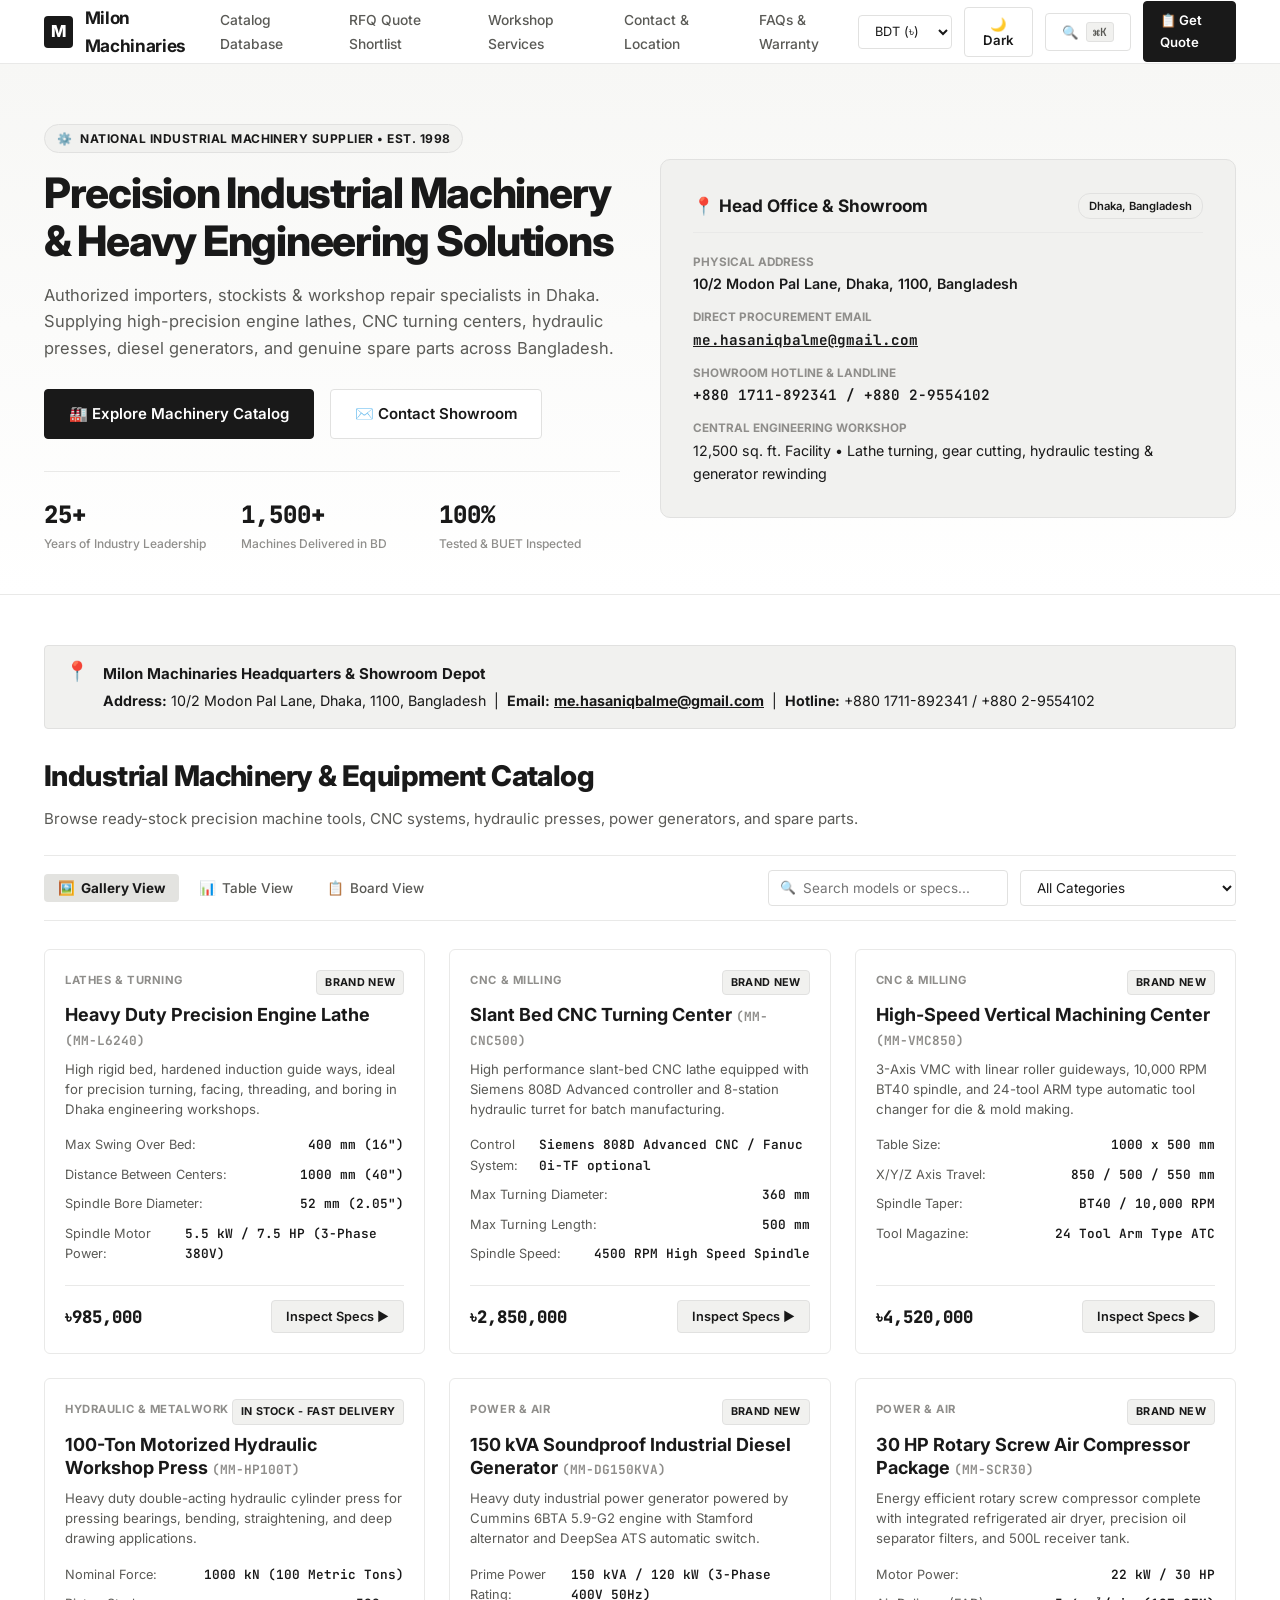
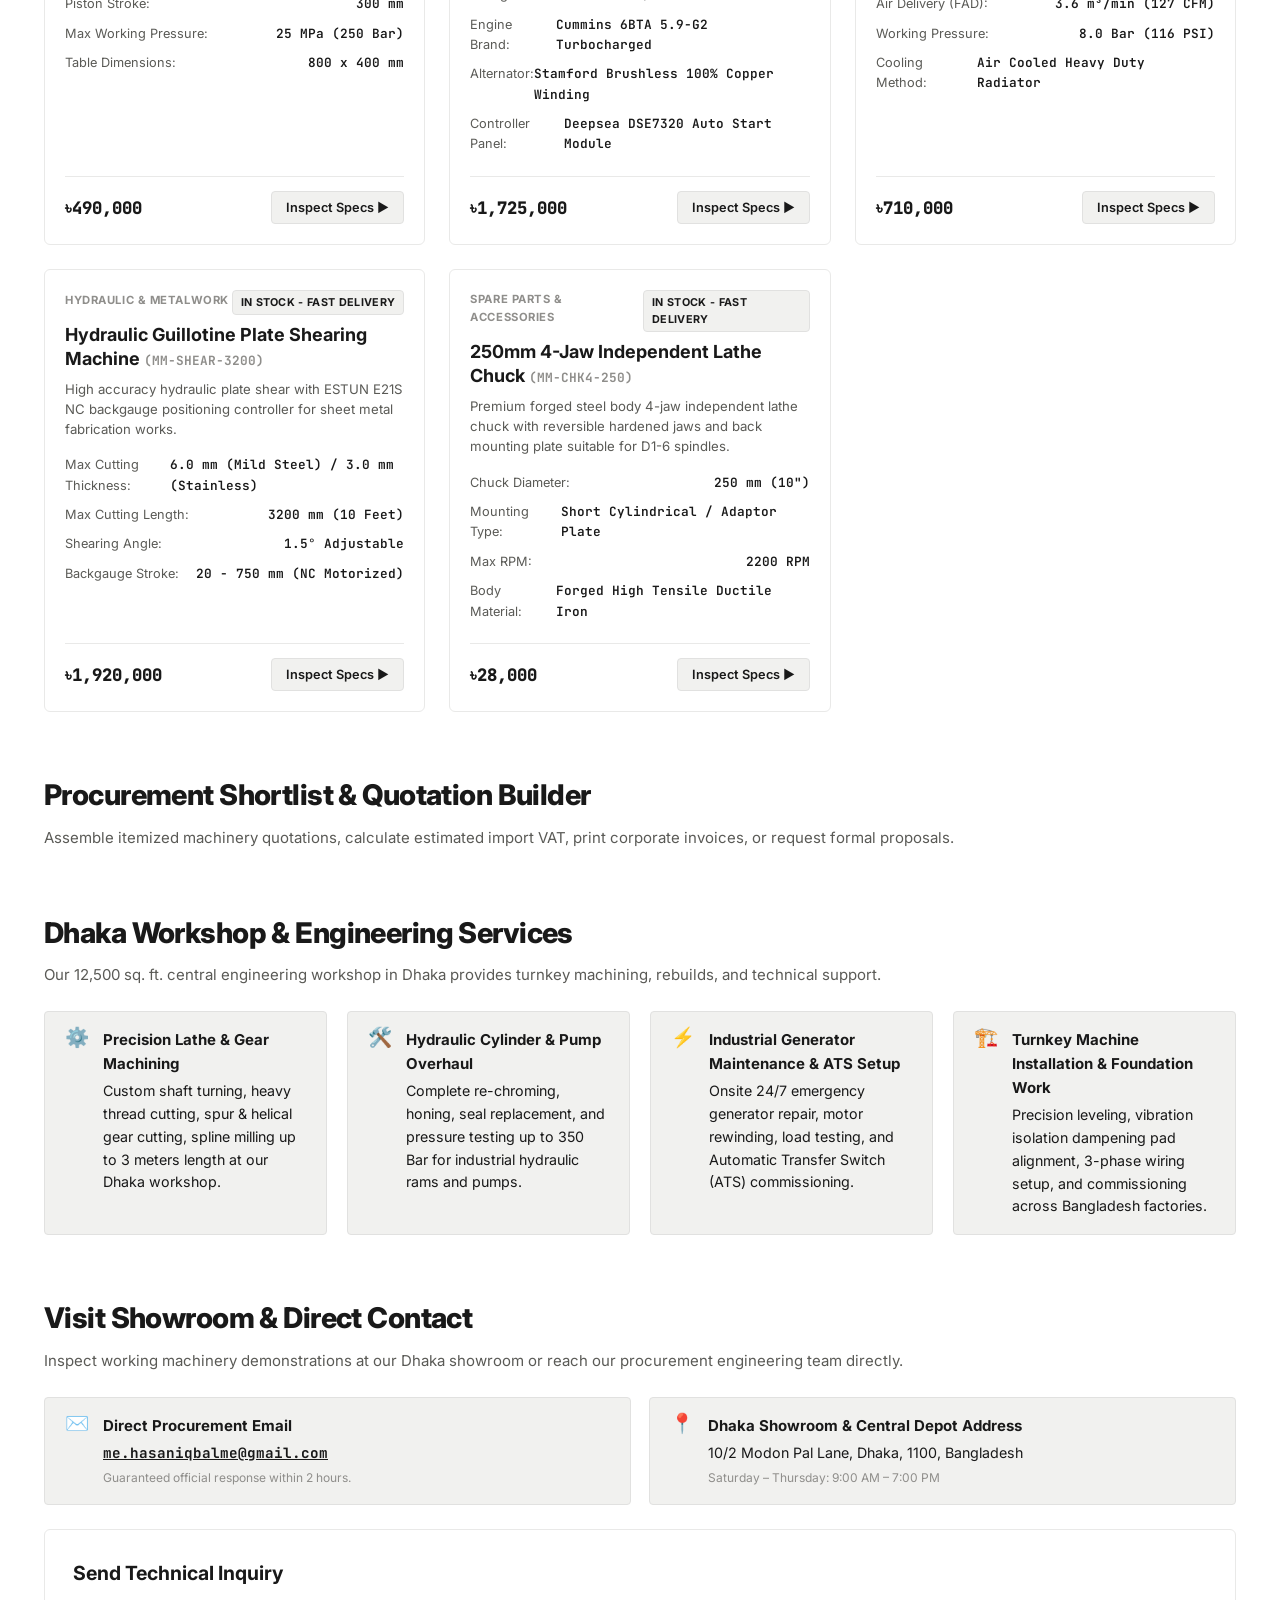
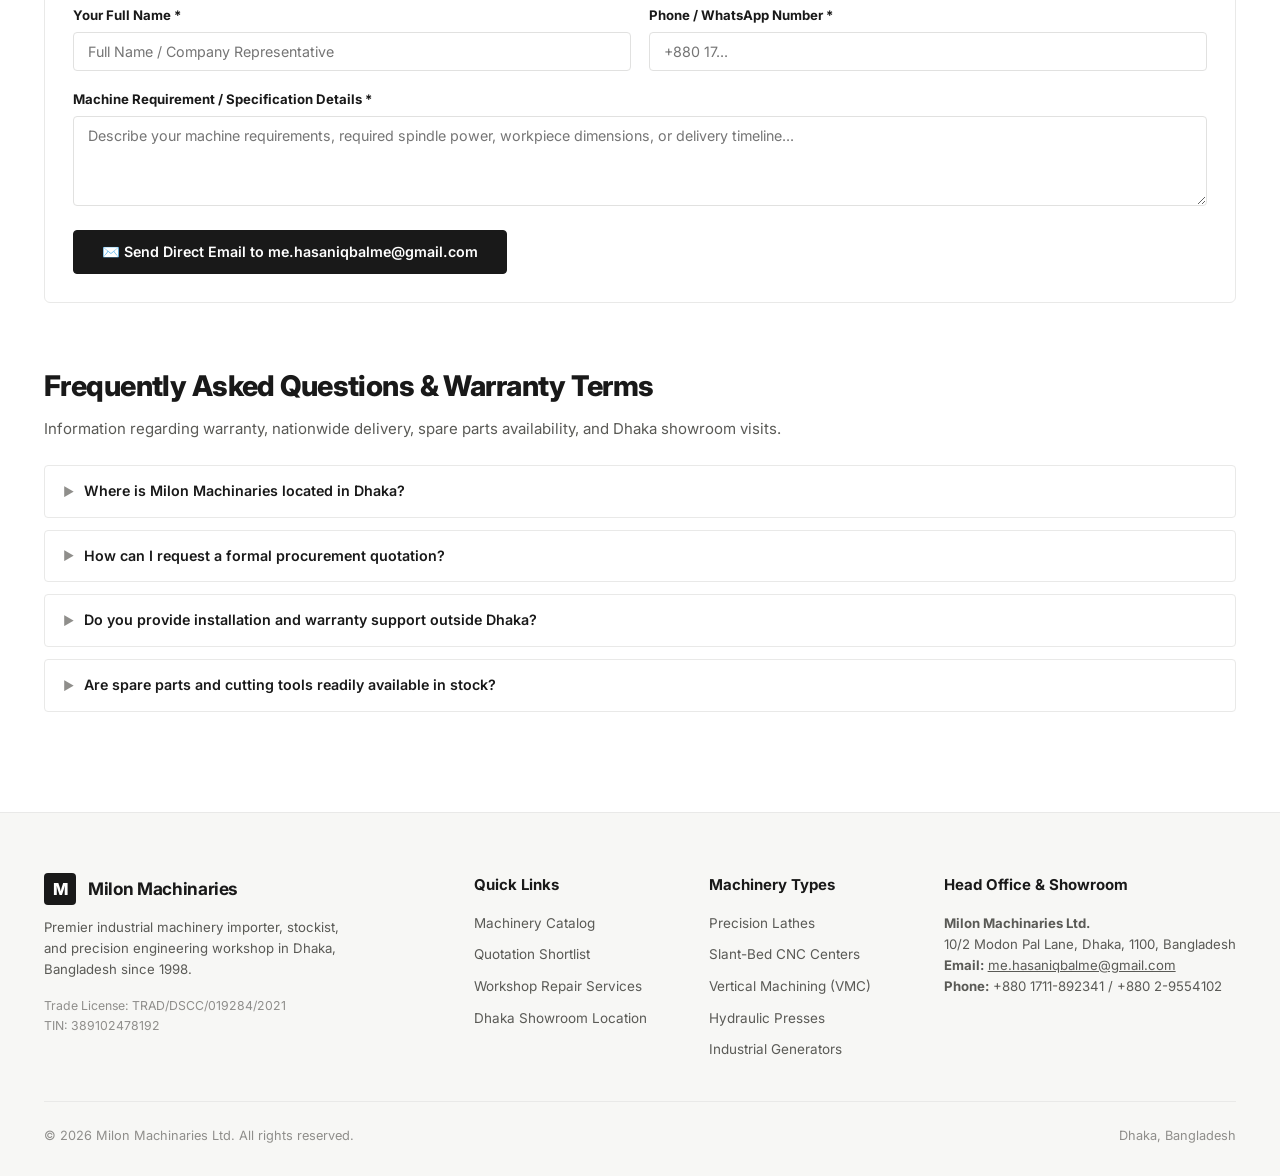
==== commit 6005ab50: "result" ====
--- a/index.html
+++ b/index.html
@@ -100,31 +100,32 @@
         </div>
       </div>
 
-      <div class="hero-media-wrapper">
-        <svg xmlns="http://www.w3.org/2000/svg" viewBox="0 0 800 450" width="100%" height="380" style="background:#F0F0EE;">
-          <rect width="800" height="450" fill="#F0F0EE"/>
-          <g stroke="#191919" stroke-width="3" fill="none" stroke-linecap="round" stroke-linejoin="round">
-            <!-- Grid Lines -->
-            <path d="M 0,50 L 800,50 M 0,100 L 800,100 M 0,150 L 800,150 M 0,200 L 800,200 M 0,250 L 800,250 M 0,300 L 800,300 M 0,350 L 800,350 M 0,400 L 800,400" stroke="#E1E1E0" stroke-width="1"/>
-            <path d="M 100,0 L 100,450 M 200,0 L 200,450 M 300,0 L 300,450 M 400,0 L 400,450 M 500,0 L 500,450 M 600,0 L 600,450 M 700,0 L 700,450" stroke="#E1E1E0" stroke-width="1"/>
-            
-            <!-- Lathe Machine Schematic -->
-            <rect x="80" y="220" width="640" height="40" fill="#666" opacity="0.2"/>
-            <rect x="60" y="260" width="120" height="120" fill="#F0F0EE"/>
-            <rect x="620" y="260" width="120" height="120" fill="#F0F0EE"/>
-            <rect x="100" y="100" width="180" height="160" fill="#F0F0EE"/>
-            <circle cx="190" cy="180" r="50" stroke="#191919" stroke-width="5"/>
-            <circle cx="190" cy="180" r="16" fill="#191919"/>
-            <rect x="340" y="160" width="90" height="90" fill="#F0F0EE"/>
-            <polygon points="385,120 415,160 355,160"/>
-            <rect x="580" y="140" width="80" height="120" fill="#F0F0EE"/>
-            <line x1="80" y1="390" x2="720" y2="390" stroke-width="5"/>
-            <text x="400" y="425" font-family="sans-serif" font-size="14" font-weight="bold" fill="#191919" text-anchor="middle">MILON MACHINARIES • DHAKA CENTRAL WORKSHOP & SHOWROOM</text>
-          </g>
-        </svg>
-        <div class="hero-media-overlay">
-          <span>📍 Central Workshop & Showroom</span>
-          <strong style="font-family: var(--font-mono);">10/2 Modon Pal Lane, Dhaka-1100</strong>
+      <div class="hero-info-card" style="background:var(--bg-callout); border:1px solid var(--border-subtle); border-radius:var(--radius-lg); padding:32px; display:flex; flex-direction:column; gap:20px;">
+        <div style="font-weight:700; font-size:1.15rem; border-bottom:1px solid var(--border-light); padding-bottom:12px; display:flex; justify-content:space-between; align-items:center;">
+          <span>📍 Head Office & Showroom</span>
+          <span class="status-tag">Dhaka, Bangladesh</span>
+        </div>
+
+        <div style="display:flex; flex-direction:column; gap:12px; font-size:0.95rem;">
+          <div>
+            <strong style="color:var(--text-muted); font-size:0.78rem; text-transform:uppercase; display:block; margin-bottom:2px;">Physical Address</strong>
+            <span style="font-weight:600;">10/2 Modon Pal Lane, Dhaka, 1100, Bangladesh</span>
+          </div>
+
+          <div>
+            <strong style="color:var(--text-muted); font-size:0.78rem; text-transform:uppercase; display:block; margin-bottom:2px;">Direct Procurement Email</strong>
+            <a href="mailto:me.hasaniqbalme@gmail.com" style="font-family:var(--font-mono); font-weight:700; text-decoration:underline;">me.hasaniqbalme@gmail.com</a>
+          </div>
+
+          <div>
+            <strong style="color:var(--text-muted); font-size:0.78rem; text-transform:uppercase; display:block; margin-bottom:2px;">Showroom Hotline & Landline</strong>
+            <span style="font-family:var(--font-mono); font-weight:600;">+880 1711-892341 / +880 2-9554102</span>
+          </div>
+
+          <div>
+            <strong style="color:var(--text-muted); font-size:0.78rem; text-transform:uppercase; display:block; margin-bottom:2px;">Central Engineering Workshop</strong>
+            <span>12,500 sq. ft. Facility • Lathe turning, gear cutting, hydraulic testing & generator rewinding</span>
+          </div>
         </div>
       </div>
     </div>
--- a/css/notion.css
+++ b/css/notion.css
@@ -571,39 +571,16 @@
   border-color: var(--border-strong);
 }
 
-.card-media-wrapper {
-  height: 220px;
-  background-color: var(--bg-secondary);
-  position: relative;
-  overflow: hidden;
-  border-bottom: 1px solid var(--border-light);
-}
-
-.card-media-wrapper img {
-  width: 100%;
-  height: 100%;
-  object-fit: cover;
-  transition: transform var(--transition-normal);
-}
-
-.machinery-card:hover .card-media-wrapper img {
-  transform: scale(1.04);
-}
-
 .card-badge {
-  position: absolute;
-  top: 12px;
-  right: 12px;
-  padding: 4px 10px;
+  padding: 3px 8px;
   border-radius: var(--radius-sm);
   font-size: 0.72rem;
   font-weight: 700;
   letter-spacing: 0.03em;
   text-transform: uppercase;
-  background: var(--bg-main);
+  background: var(--bg-tag);
   color: var(--text-main);
   border: 1px solid var(--border-subtle);
-  box-shadow: var(--shadow-sm);
 }
 
 .card-content {
